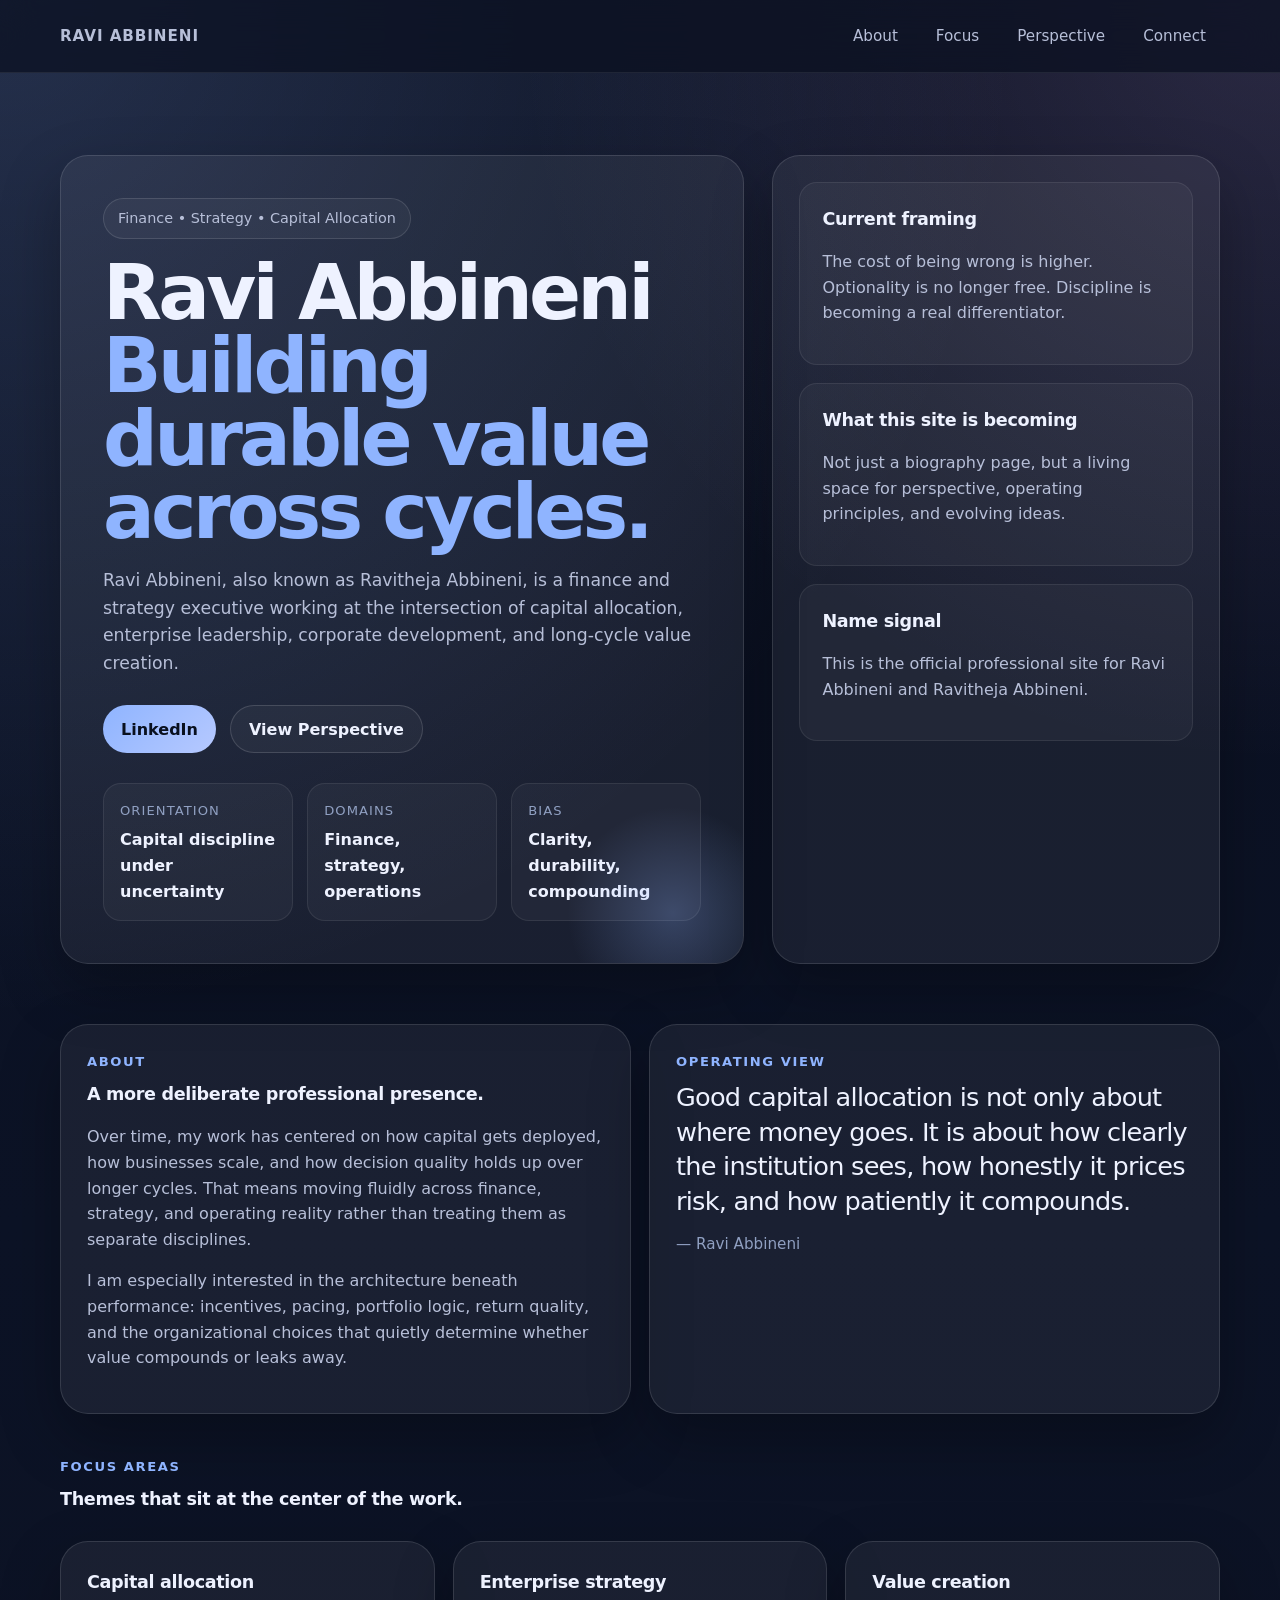
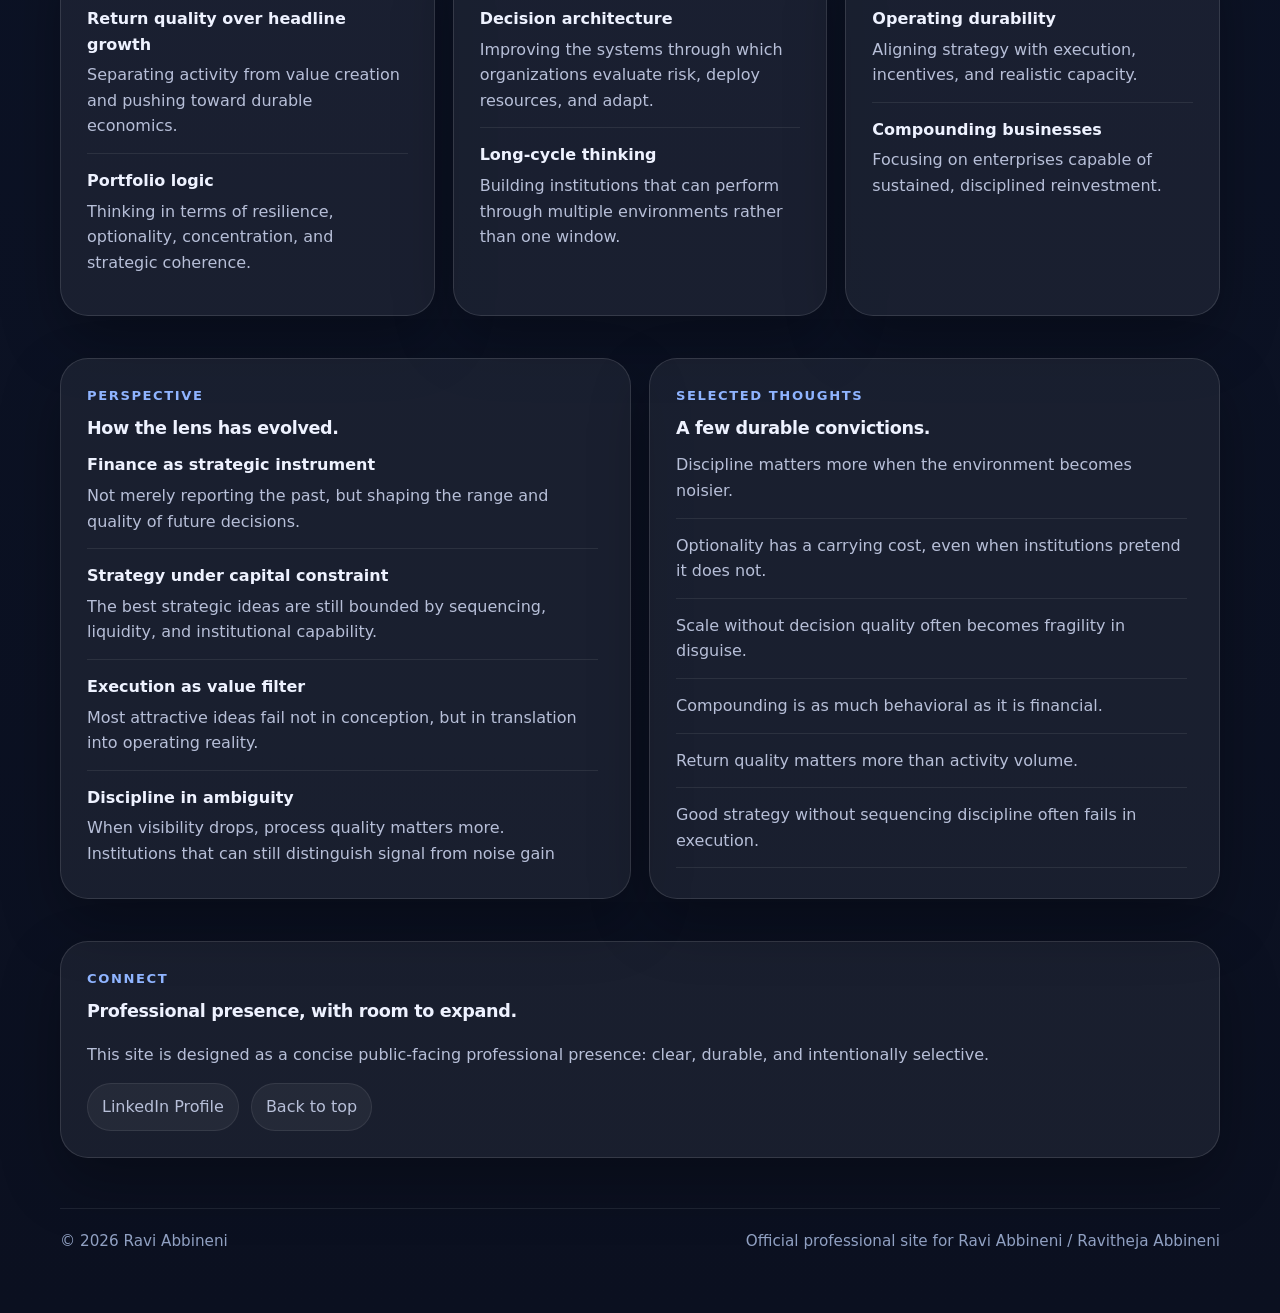
==== index.html @ a72659d3 "Update index.html" ====
<!DOCTYPE html>
<html lang="en">
<head>
  <meta name="google-site-verification" content="5SG7WPoFfY6YnbVgUBdAU_RA-zIXEjYLqYSCJBYs27s" />
  <meta charset="UTF-8" />
  <meta name="viewport" content="width=device-width, initial-scale=1.0" />

  <title>Ravi Abbineni | Finance, Strategy, and Capital Allocation</title>
  <meta name="description" content="Ravi Abbineni, also known as Ravitheja Abbineni, is a finance and strategy executive focused on capital allocation, corporate development, enterprise leadership, and durable value creation." />
  <meta name="keywords" content="Ravi Abbineni, Ravitheja Abbineni, finance executive, strategy executive, capital allocation, corporate development, enterprise leadership" />
  <meta name="robots" content="index, follow" />
  <link rel="canonical" href="https://raviabbineni.com" />

  <meta property="og:title" content="Ravi Abbineni | Finance, Strategy, and Capital Allocation" />
  <meta property="og:description" content="Finance and strategy executive focused on capital allocation, enterprise leadership, and long-cycle value creation." />
  <meta property="og:type" content="website" />
  <meta property="og:url" content="https://raviabbineni.com" />

  <style>
    :root {
      --bg: #0b1020;
      --bg-soft: #111833;
      --panel: rgba(255,255,255,0.06);
      --panel-strong: rgba(255,255,255,0.1);
      --border: rgba(255,255,255,0.12);
      --text: #eef2ff;
      --muted: #b7bfd8;
      --faint: #90a0c2;
      --accent: #8fb4ff;
      --accent-2: #d6b3ff;
      --shadow: 0 24px 60px rgba(0,0,0,0.28);
      --radius-lg: 28px;
      --radius-md: 18px;
      --radius-sm: 12px;
      --max: 1160px;
    }

    * { box-sizing: border-box; }

    html {
      scroll-behavior: smooth;
    }

    body {
      margin: 0;
      font-family: Inter, ui-sans-serif, system-ui, -apple-system, BlinkMacSystemFont, "Segoe UI", Roboto, Arial, sans-serif;
      color: var(--text);
      background:
        radial-gradient(circle at top left, rgba(143,180,255,0.20), transparent 32%),
        radial-gradient(circle at top right, rgba(214,179,255,0.16), transparent 24%),
        linear-gradient(180deg, #0a0f1f 0%, #0c1326 42%, #0b1020 100%);
      line-height: 1.6;
    }

    a {
      color: inherit;
      text-decoration: none;
    }

    .shell {
      width: min(calc(100% - 32px), var(--max));
      margin: 0 auto;
    }

    .topbar {
      position: sticky;
      top: 0;
      z-index: 50;
      backdrop-filter: blur(18px);
      background: rgba(11, 16, 32, 0.72);
      border-bottom: 1px solid rgba(255,255,255,0.08);
    }

    .nav {
      display: flex;
      align-items: center;
      justify-content: space-between;
      gap: 16px;
      min-height: 72px;
    }

    .brand {
      font-size: 0.95rem;
      font-weight: 700;
      letter-spacing: 0.06em;
      text-transform: uppercase;
      color: var(--muted);
    }

    .nav-links {
      display: flex;
      flex-wrap: wrap;
      gap: 10px;
    }

    .nav-links a {
      color: var(--muted);
      padding: 10px 14px;
      border-radius: 999px;
      transition: 180ms ease;
      font-size: 0.95rem;
    }

    .nav-links a:hover {
      color: var(--text);
      background: rgba(255,255,255,0.07);
    }

    .hero {
      padding: 82px 0 42px;
    }

    .hero-grid {
      display: grid;
      grid-template-columns: 1.3fr 0.85fr;
      gap: 28px;
      align-items: stretch;
    }

    .hero-main,
    .hero-side,
    .panel {
      background: var(--panel);
      border: 1px solid var(--border);
      border-radius: var(--radius-lg);
      box-shadow: var(--shadow);
    }

    .hero-main {
      padding: 42px;
      position: relative;
      overflow: hidden;
    }

    .hero-main::after {
      content: "";
      position: absolute;
      inset: auto -40px -60px auto;
      width: 220px;
      height: 220px;
      background: radial-gradient(circle, rgba(143,180,255,0.25), transparent 68%);
      pointer-events: none;
    }

    .eyebrow {
      display: inline-flex;
      align-items: center;
      gap: 10px;
      padding: 8px 14px;
      border: 1px solid rgba(255,255,255,0.12);
      border-radius: 999px;
      color: var(--muted);
      background: rgba(255,255,255,0.04);
      font-size: 0.9rem;
      margin-bottom: 18px;
    }

    h1 {
      font-size: clamp(2.4rem, 6vw, 5rem);
      line-height: 0.95;
      letter-spacing: -0.05em;
      margin: 0 0 18px;
    }

    .headline-accent {
      display: block;
      color: var(--accent);
    }

    .hero-copy {
      font-size: 1.08rem;
      color: var(--muted);
      max-width: 60ch;
      margin-bottom: 28px;
    }

    .cta-row {
      display: flex;
      flex-wrap: wrap;
      gap: 14px;
      margin-bottom: 30px;
    }

    .button,
    .button-secondary {
      display: inline-flex;
      align-items: center;
      justify-content: center;
      min-height: 48px;
      padding: 0 18px;
      border-radius: 999px;
      font-weight: 600;
      transition: transform 180ms ease, background 180ms ease, border-color 180ms ease;
    }

    .button {
      background: linear-gradient(135deg, var(--accent), #b6c9ff);
      color: #09101f;
    }

    .button-secondary {
      border: 1px solid rgba(255,255,255,0.14);
      color: var(--text);
      background: rgba(255,255,255,0.04);
    }

    .button:hover,
    .button-secondary:hover {
      transform: translateY(-1px);
    }

    .hero-meta {
      display: grid;
      grid-template-columns: repeat(3, minmax(0, 1fr));
      gap: 14px;
    }

    .stat {
      padding: 16px;
      border-radius: var(--radius-md);
      background: rgba(255,255,255,0.04);
      border: 1px solid rgba(255,255,255,0.08);
    }

    .stat-label {
      color: var(--faint);
      font-size: 0.82rem;
      text-transform: uppercase;
      letter-spacing: 0.08em;
      margin-bottom: 6px;
    }

    .stat-value {
      font-size: 1rem;
      font-weight: 600;
      color: var(--text);
    }

    .hero-side {
      padding: 26px;
      display: flex;
      flex-direction: column;
      gap: 18px;
    }

    .side-card {
      padding: 22px;
      border-radius: var(--radius-md);
      background: rgba(255,255,255,0.04);
      border: 1px solid rgba(255,255,255,0.08);
    }

    .side-card h3,
    .section-title {
      margin: 0 0 10px;
      font-size: 1.1rem;
      letter-spacing: -0.02em;
    }

    .side-card p,
    .section-copy,
    .body-copy,
    li {
      color: var(--muted);
    }

    section {
      padding: 18px 0 24px;
    }

    .section-header {
      display: flex;
      align-items: end;
      justify-content: space-between;
      gap: 18px;
      margin-bottom: 18px;
    }

    .section-kicker {
      color: var(--accent);
      text-transform: uppercase;
      font-size: 0.82rem;
      letter-spacing: 0.12em;
      margin-bottom: 8px;
      font-weight: 700;
    }

    .grid-3 {
      display: grid;
      grid-template-columns: repeat(3, minmax(0, 1fr));
      gap: 18px;
    }

    .grid-2 {
      display: grid;
      grid-template-columns: 1fr 1fr;
      gap: 18px;
    }

    .panel {
      padding: 26px;
    }

    .focus-list,
    .timeline,
    .insight-list {
      list-style: none;
      padding: 0;
      margin: 0;
    }

    .focus-list li,
    .timeline li,
    .insight-list li {
      padding: 14px 0;
      border-top: 1px solid rgba(255,255,255,0.08);
    }

    .focus-list li:first-child,
    .timeline li:first-child,
    .insight-list li:first-child {
      border-top: none;
      padding-top: 0;
    }

    .focus-title,
    .timeline-title {
      color: var(--text);
      font-weight: 600;
      margin-bottom: 5px;
    }

    .quote {
      font-size: clamp(1.3rem, 2vw, 1.7rem);
      line-height: 1.35;
      color: var(--text);
      letter-spacing: -0.03em;
      margin: 0;
    }

    .quote-attrib {
      margin-top: 14px;
      color: var(--faint);
      font-size: 0.95rem;
    }

    .scroll-panel {
      max-height: 420px;
      overflow: auto;
      padding-right: 6px;
      scroll-behavior: smooth;
    }

    .scroll-panel::-webkit-scrollbar {
      width: 10px;
    }

    .scroll-panel::-webkit-scrollbar-thumb {
      background: rgba(255,255,255,0.12);
      border-radius: 999px;
    }

    .footer {
      padding: 26px 0 60px;
      color: var(--faint);
      font-size: 0.95rem;
    }

    .footer-inner {
      display: flex;
      justify-content: space-between;
      gap: 12px;
      flex-wrap: wrap;
      border-top: 1px solid rgba(255,255,255,0.08);
      padding-top: 20px;
    }

    .link-row {
      display: flex;
      gap: 12px;
      flex-wrap: wrap;
    }

    .chip-link {
      display: inline-flex;
      align-items: center;
      gap: 8px;
      padding: 10px 14px;
      border-radius: 999px;
      background: rgba(255,255,255,0.05);
      border: 1px solid rgba(255,255,255,0.08);
      color: var(--muted);
      transition: 180ms ease;
    }

    .chip-link:hover {
      color: var(--text);
      background: rgba(255,255,255,0.08);
    }

    @media (max-width: 980px) {
      .hero-grid,
      .grid-3,
      .grid-2 {
        grid-template-columns: 1fr;
      }

      .hero-meta {
        grid-template-columns: 1fr;
      }
    }

    @media (max-width: 640px) {
      .hero {
        padding-top: 48px;
      }

      .hero-main,
      .hero-side,
      .panel {
        padding: 22px;
      }

      .nav {
        padding: 10px 0;
        align-items: flex-start;
        flex-direction: column;
      }

      .section-header {
        align-items: flex-start;
        flex-direction: column;
      }
    }
  </style>
</head>
<body>
  <header class="topbar">
    <div class="shell nav">
      <a href="#top" class="brand">Ravi Abbineni</a>
      <nav class="nav-links" aria-label="Primary">
        <a href="#about">About</a>
        <a href="#focus">Focus</a>
        <a href="#experience">Perspective</a>
        <a href="#connect">Connect</a>
      </nav>
    </div>
  </header>

  <main id="top">
    <section class="hero">
      <div class="shell hero-grid">
        <div class="hero-main">
          <div class="eyebrow">Finance • Strategy • Capital Allocation</div>
          <h1>
            Ravi Abbineni
            <span class="headline-accent">Building durable value across cycles.</span>
          </h1>
          <p class="hero-copy">
            Ravi Abbineni, also known as Ravitheja Abbineni, is a finance and strategy executive working at the intersection of capital allocation, enterprise leadership, corporate development, and long-cycle value creation.
          </p>
          <div class="cta-row">
            <a class="button" href="https://www.linkedin.com/in/ravi-abbineni-a930064/" target="_blank" rel="noopener noreferrer">LinkedIn</a>
            <a class="button-secondary" href="#experience">View Perspective</a>
          </div>
          <div class="hero-meta">
            <div class="stat">
              <div class="stat-label">Orientation</div>
              <div class="stat-value">Capital discipline under uncertainty</div>
            </div>
            <div class="stat">
              <div class="stat-label">Domains</div>
              <div class="stat-value">Finance, strategy, operations</div>
            </div>
            <div class="stat">
              <div class="stat-label">Bias</div>
              <div class="stat-value">Clarity, durability, compounding</div>
            </div>
          </div>
        </div>

        <aside class="hero-side">
          <div class="side-card">
            <h3>Current framing</h3>
            <p>
              The cost of being wrong is higher. Optionality is no longer free. Discipline is becoming a real differentiator.
            </p>
          </div>
          <div class="side-card">
            <h3>What this site is becoming</h3>
            <p>
              Not just a biography page, but a living space for perspective, operating principles, and evolving ideas.
            </p>
          </div>
          <div class="side-card">
            <h3>Name signal</h3>
            <p>
              This is the official professional site for Ravi Abbineni and Ravitheja Abbineni.
            </p>
          </div>
        </aside>
      </div>
    </section>

    <section id="about">
      <div class="shell grid-2">
        <article class="panel">
          <div class="section-kicker">About</div>
          <h2 class="section-title">A more deliberate professional presence.</h2>
          <p class="section-copy">
            Over time, my work has centered on how capital gets deployed, how businesses scale, and how decision quality holds up over longer cycles. That means moving fluidly across finance, strategy, and operating reality rather than treating them as separate disciplines.
          </p>
          <p class="section-copy">
            I am especially interested in the architecture beneath performance: incentives, pacing, portfolio logic, return quality, and the organizational choices that quietly determine whether value compounds or leaks away.
          </p>
        </article>

        <article class="panel">
          <div class="section-kicker">Operating view</div>
          <blockquote class="quote">
            Good capital allocation is not only about where money goes. It is about how clearly the institution sees, how honestly it prices risk, and how patiently it compounds.
          </blockquote>
          <div class="quote-attrib">— Ravi Abbineni</div>
        </article>
      </div>
    </section>

    <section id="focus">
      <div class="shell">
        <div class="section-header">
          <div>
            <div class="section-kicker">Focus areas</div>
            <h2 class="section-title">Themes that sit at the center of the work.</h2>
          </div>
        </div>

        <div class="grid-3">
          <article class="panel">
            <h3 class="section-title">Capital allocation</h3>
            <ul class="focus-list">
              <li>
                <div class="focus-title">Return quality over headline growth</div>
                <div>Separating activity from value creation and pushing toward durable economics.</div>
              </li>
              <li>
                <div class="focus-title">Portfolio logic</div>
                <div>Thinking in terms of resilience, optionality, concentration, and strategic coherence.</div>
              </li>
            </ul>
          </article>

          <article class="panel">
            <h3 class="section-title">Enterprise strategy</h3>
            <ul class="focus-list">
              <li>
                <div class="focus-title">Decision architecture</div>
                <div>Improving the systems through which organizations evaluate risk, deploy resources, and adapt.</div>
              </li>
              <li>
                <div class="focus-title">Long-cycle thinking</div>
                <div>Building institutions that can perform through multiple environments rather than one window.</div>
              </li>
            </ul>
          </article>

          <article class="panel">
            <h3 class="section-title">Value creation</h3>
            <ul class="focus-list">
              <li>
                <div class="focus-title">Operating durability</div>
                <div>Aligning strategy with execution, incentives, and realistic capacity.</div>
              </li>
              <li>
                <div class="focus-title">Compounding businesses</div>
                <div>Focusing on enterprises capable of sustained, disciplined reinvestment.</div>
              </li>
            </ul>
          </article>
        </div>
      </div>
    </section>

    <section id="experience">
      <div class="shell grid-2">
        <article class="panel">
          <div class="section-kicker">Perspective</div>
          <h2 class="section-title">How the lens has evolved.</h2>
          <div class="scroll-panel">
            <ul class="timeline">
              <li>
                <div class="timeline-title">Finance as strategic instrument</div>
                <div>Not merely reporting the past, but shaping the range and quality of future decisions.</div>
              </li>
              <li>
                <div class="timeline-title">Strategy under capital constraint</div>
                <div>The best strategic ideas are still bounded by sequencing, liquidity, and institutional capability.</div>
              </li>
              <li>
                <div class="timeline-title">Execution as value filter</div>
                <div>Most attractive ideas fail not in conception, but in translation into operating reality.</div>
              </li>
              <li>
                <div class="timeline-title">Discipline in ambiguity</div>
                <div>When visibility drops, process quality matters more. Institutions that can still distinguish signal from noise gain disproportionate advantage.</div>
              </li>
              <li>
                <div class="timeline-title">Optionality has a price</div>
                <div>Flexibility is valuable, but it is never free. Carrying too many open paths can become a hidden drag on focus, capital, and execution.</div>
              </li>
              <li>
                <div class="timeline-title">Compounding requires coherence</div>
                <div>Sustained value creation is less about bursts of activity and more about maintaining a coherent line through cycles, volatility, and changing incentives.</div>
              </li>
              <li>
                <div class="timeline-title">Scale can conceal fragility</div>
                <div>Large organizations often look resilient from the outside while quietly accumulating decision latency, complexity, and diluted accountability.</div>
              </li>
              <li>
                <div class="timeline-title">Operating reality is the final judge</div>
                <div>Ideas earn their credibility only when they survive contact with incentives, capacity, timing, and the actual behavior of the institution.</div>
              </li>
            </ul>
          </div>
        </article>

        <article class="panel">
          <div class="section-kicker">Selected thoughts</div>
          <h2 class="section-title">A few durable convictions.</h2>
          <div class="scroll-panel">
            <ul class="insight-list">
              <li>Discipline matters more when the environment becomes noisier.</li>
              <li>Optionality has a carrying cost, even when institutions pretend it does not.</li>
              <li>Scale without decision quality often becomes fragility in disguise.</li>
              <li>Compounding is as much behavioral as it is financial.</li>
              <li>Return quality matters more than activity volume.</li>
              <li>Good strategy without sequencing discipline often fails in execution.</li>
              <li>Incentive design is one of the most underestimated drivers of enterprise outcomes.</li>
              <li>Durable organizations are built as much through restraint as through ambition.</li>
            </ul>
          </div>
        </article>
      </div>
    </section>

    <section id="connect">
      <div class="shell">
        <article class="panel">
          <div class="section-kicker">Connect</div>
          <h2 class="section-title">Professional presence, with room to expand.</h2>
          <p class="section-copy">
            This site is designed as a concise public-facing professional presence: clear, durable, and intentionally selective.
          </p>
          <div class="link-row">
            <a class="chip-link" href="https://www.linkedin.com/in/ravi-abbineni-a930064/" target="_blank" rel="noopener noreferrer">LinkedIn Profile</a>
            <a class="chip-link" href="#top">Back to top</a>
          </div>
        </article>
      </div>
    </section>
  </main>

  <footer class="footer">
    <div class="shell footer-inner">
      <div>© <span id="year"></span> Ravi Abbineni</div>
      <div>Official professional site for Ravi Abbineni / Ravitheja Abbineni</div>
    </div>
  </footer>

  <script>
    document.getElementById("year").textContent = new Date().getFullYear();
  </script>
</body>
</html>
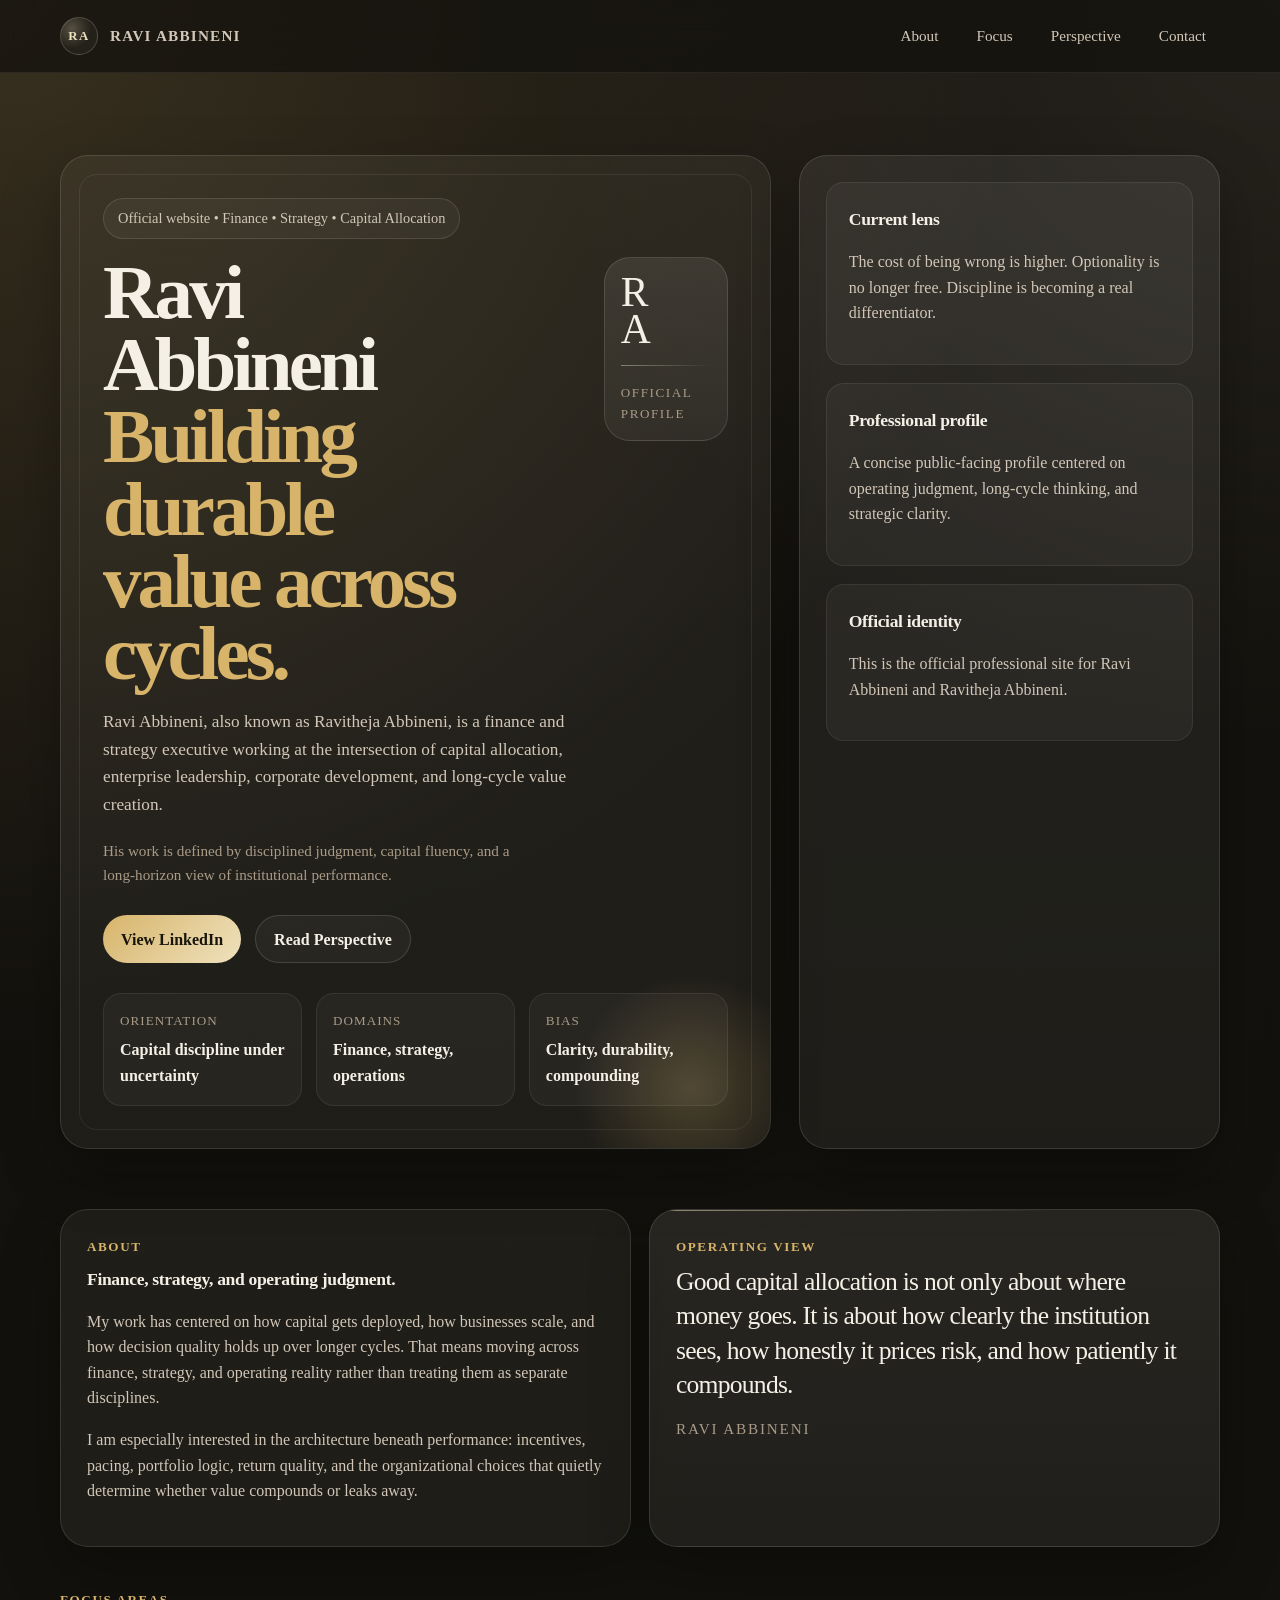
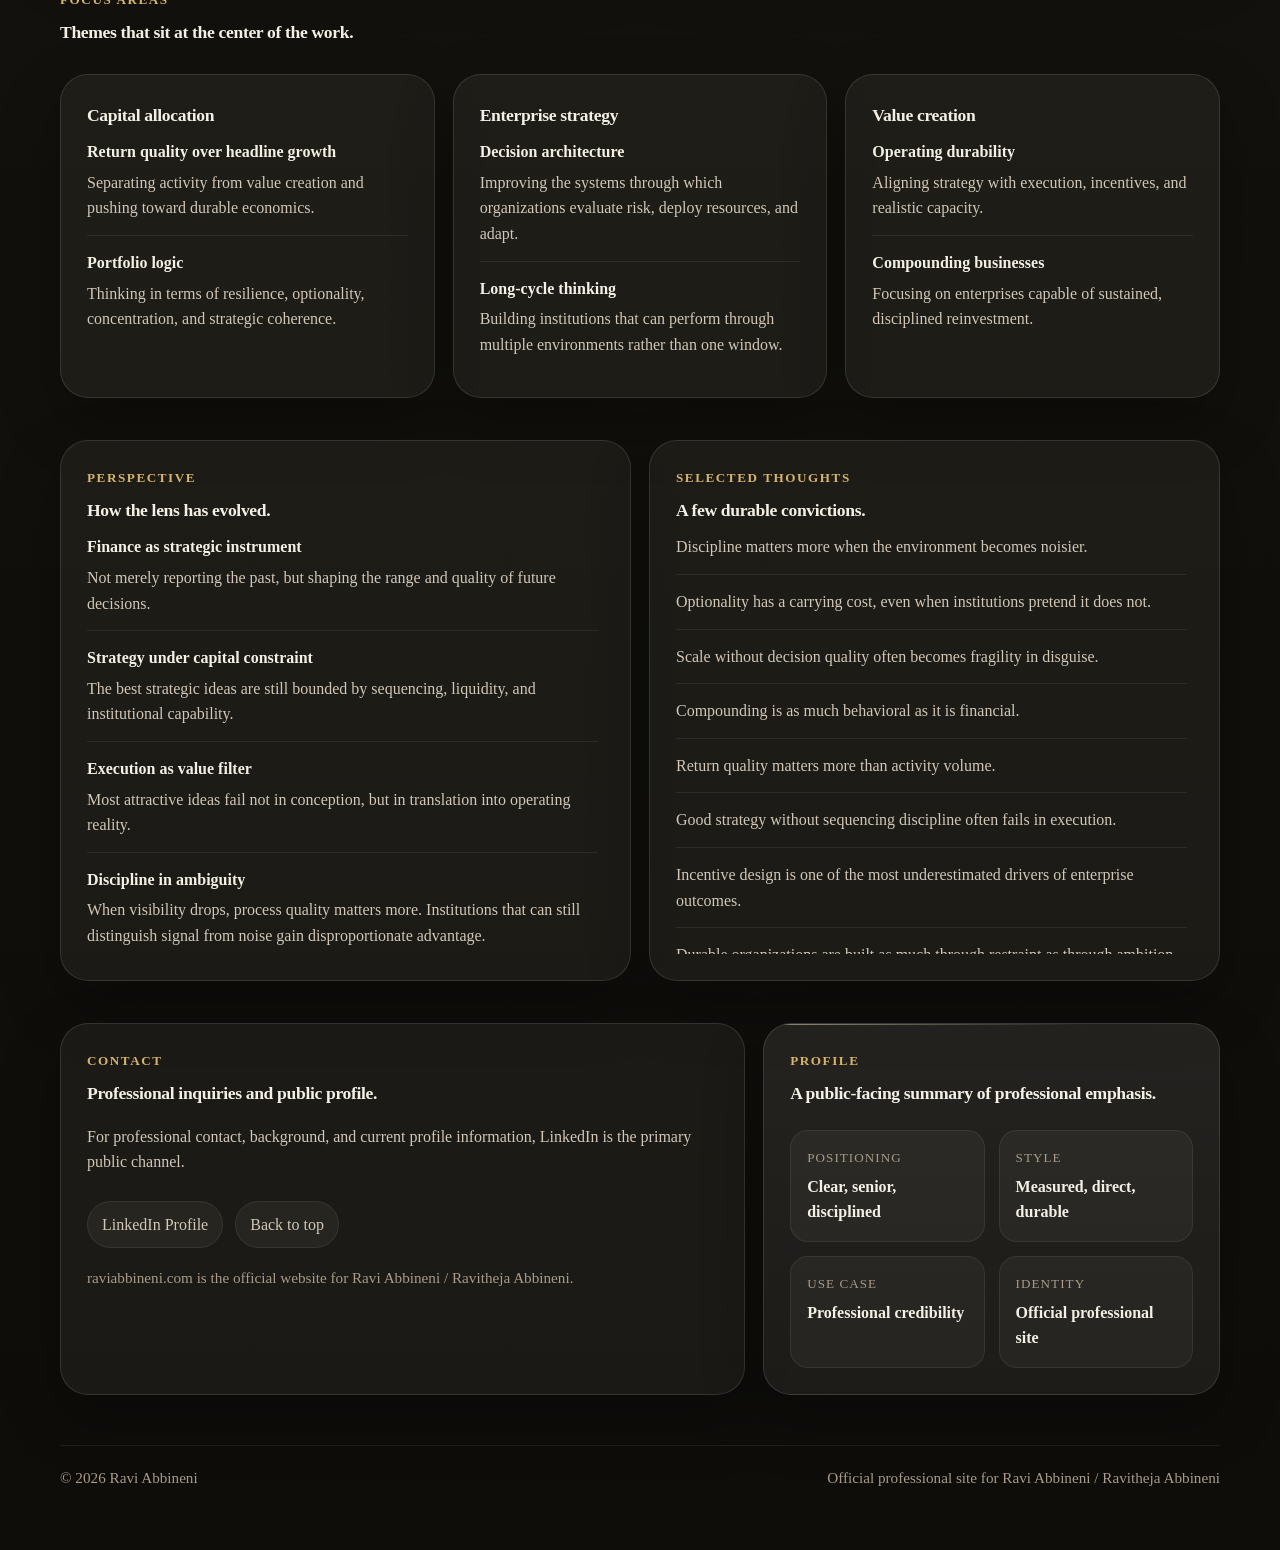
==== commit 4d53291a: "Refine homepage design and production copy" ====
--- a/index.html
+++ b/index.html
@@ -6,443 +6,48 @@
   <meta name="viewport" content="width=device-width, initial-scale=1.0" />
 
   <title>Ravi Abbineni | Finance, Strategy, and Capital Allocation</title>
-  <meta name="description" content="Ravi Abbineni, also known as Ravitheja Abbineni, is a finance and strategy executive focused on capital allocation, corporate development, enterprise leadership, and durable value creation." />
+  <meta name="description" content="Official website of Ravi Abbineni, also known as Ravitheja Abbineni. Finance and strategy executive focused on capital allocation, enterprise leadership, and durable value creation." />
   <meta name="keywords" content="Ravi Abbineni, Ravitheja Abbineni, finance executive, strategy executive, capital allocation, corporate development, enterprise leadership" />
   <meta name="robots" content="index, follow" />
+  <meta name="theme-color" content="#12110d" />
   <link rel="canonical" href="https://raviabbineni.com" />
 
   <meta property="og:title" content="Ravi Abbineni | Finance, Strategy, and Capital Allocation" />
-  <meta property="og:description" content="Finance and strategy executive focused on capital allocation, enterprise leadership, and long-cycle value creation." />
+  <meta property="og:description" content="Official website of Ravi Abbineni, a finance and strategy executive focused on capital allocation, enterprise leadership, and long-cycle value creation." />
   <meta property="og:type" content="website" />
   <meta property="og:url" content="https://raviabbineni.com" />
-
-  <style>
-    :root {
-      --bg: #0b1020;
-      --bg-soft: #111833;
-      --panel: rgba(255,255,255,0.06);
-      --panel-strong: rgba(255,255,255,0.1);
-      --border: rgba(255,255,255,0.12);
-      --text: #eef2ff;
-      --muted: #b7bfd8;
-      --faint: #90a0c2;
-      --accent: #8fb4ff;
-      --accent-2: #d6b3ff;
-      --shadow: 0 24px 60px rgba(0,0,0,0.28);
-      --radius-lg: 28px;
-      --radius-md: 18px;
-      --radius-sm: 12px;
-      --max: 1160px;
+  <meta property="og:site_name" content="Ravi Abbineni" />
+  <meta name="twitter:card" content="summary_large_image" />
+  <meta name="twitter:title" content="Ravi Abbineni | Finance, Strategy, and Capital Allocation" />
+  <meta name="twitter:description" content="Official website of Ravi Abbineni, a finance and strategy executive focused on capital allocation, enterprise leadership, and durable value creation." />
+
+  <link rel="stylesheet" href="/assets/styles.css" />
+  <script type="application/ld+json">
+    {
+      "@context": "https://schema.org",
+      "@type": "Person",
+      "name": "Ravi Abbineni",
+      "alternateName": "Ravitheja Abbineni",
+      "url": "https://raviabbineni.com",
+      "jobTitle": "Finance and strategy executive",
+      "sameAs": [
+        "https://www.linkedin.com/in/ravi-abbineni-a930064/"
+      ]
     }
-
-    * { box-sizing: border-box; }
-
-    html {
-      scroll-behavior: smooth;
-    }
-
-    body {
-      margin: 0;
-      font-family: Inter, ui-sans-serif, system-ui, -apple-system, BlinkMacSystemFont, "Segoe UI", Roboto, Arial, sans-serif;
-      color: var(--text);
-      background:
-        radial-gradient(circle at top left, rgba(143,180,255,0.20), transparent 32%),
-        radial-gradient(circle at top right, rgba(214,179,255,0.16), transparent 24%),
-        linear-gradient(180deg, #0a0f1f 0%, #0c1326 42%, #0b1020 100%);
-      line-height: 1.6;
-    }
-
-    a {
-      color: inherit;
-      text-decoration: none;
-    }
-
-    .shell {
-      width: min(calc(100% - 32px), var(--max));
-      margin: 0 auto;
-    }
-
-    .topbar {
-      position: sticky;
-      top: 0;
-      z-index: 50;
-      backdrop-filter: blur(18px);
-      background: rgba(11, 16, 32, 0.72);
-      border-bottom: 1px solid rgba(255,255,255,0.08);
-    }
-
-    .nav {
-      display: flex;
-      align-items: center;
-      justify-content: space-between;
-      gap: 16px;
-      min-height: 72px;
-    }
-
-    .brand {
-      font-size: 0.95rem;
-      font-weight: 700;
-      letter-spacing: 0.06em;
-      text-transform: uppercase;
-      color: var(--muted);
-    }
-
-    .nav-links {
-      display: flex;
-      flex-wrap: wrap;
-      gap: 10px;
-    }
-
-    .nav-links a {
-      color: var(--muted);
-      padding: 10px 14px;
-      border-radius: 999px;
-      transition: 180ms ease;
-      font-size: 0.95rem;
-    }
-
-    .nav-links a:hover {
-      color: var(--text);
-      background: rgba(255,255,255,0.07);
-    }
-
-    .hero {
-      padding: 82px 0 42px;
-    }
-
-    .hero-grid {
-      display: grid;
-      grid-template-columns: 1.3fr 0.85fr;
-      gap: 28px;
-      align-items: stretch;
-    }
-
-    .hero-main,
-    .hero-side,
-    .panel {
-      background: var(--panel);
-      border: 1px solid var(--border);
-      border-radius: var(--radius-lg);
-      box-shadow: var(--shadow);
-    }
-
-    .hero-main {
-      padding: 42px;
-      position: relative;
-      overflow: hidden;
-    }
-
-    .hero-main::after {
-      content: "";
-      position: absolute;
-      inset: auto -40px -60px auto;
-      width: 220px;
-      height: 220px;
-      background: radial-gradient(circle, rgba(143,180,255,0.25), transparent 68%);
-      pointer-events: none;
-    }
-
-    .eyebrow {
-      display: inline-flex;
-      align-items: center;
-      gap: 10px;
-      padding: 8px 14px;
-      border: 1px solid rgba(255,255,255,0.12);
-      border-radius: 999px;
-      color: var(--muted);
-      background: rgba(255,255,255,0.04);
-      font-size: 0.9rem;
-      margin-bottom: 18px;
-    }
-
-    h1 {
-      font-size: clamp(2.4rem, 6vw, 5rem);
-      line-height: 0.95;
-      letter-spacing: -0.05em;
-      margin: 0 0 18px;
-    }
-
-    .headline-accent {
-      display: block;
-      color: var(--accent);
-    }
-
-    .hero-copy {
-      font-size: 1.08rem;
-      color: var(--muted);
-      max-width: 60ch;
-      margin-bottom: 28px;
-    }
-
-    .cta-row {
-      display: flex;
-      flex-wrap: wrap;
-      gap: 14px;
-      margin-bottom: 30px;
-    }
-
-    .button,
-    .button-secondary {
-      display: inline-flex;
-      align-items: center;
-      justify-content: center;
-      min-height: 48px;
-      padding: 0 18px;
-      border-radius: 999px;
-      font-weight: 600;
-      transition: transform 180ms ease, background 180ms ease, border-color 180ms ease;
-    }
-
-    .button {
-      background: linear-gradient(135deg, var(--accent), #b6c9ff);
-      color: #09101f;
-    }
-
-    .button-secondary {
-      border: 1px solid rgba(255,255,255,0.14);
-      color: var(--text);
-      background: rgba(255,255,255,0.04);
-    }
-
-    .button:hover,
-    .button-secondary:hover {
-      transform: translateY(-1px);
-    }
-
-    .hero-meta {
-      display: grid;
-      grid-template-columns: repeat(3, minmax(0, 1fr));
-      gap: 14px;
-    }
-
-    .stat {
-      padding: 16px;
-      border-radius: var(--radius-md);
-      background: rgba(255,255,255,0.04);
-      border: 1px solid rgba(255,255,255,0.08);
-    }
-
-    .stat-label {
-      color: var(--faint);
-      font-size: 0.82rem;
-      text-transform: uppercase;
-      letter-spacing: 0.08em;
-      margin-bottom: 6px;
-    }
-
-    .stat-value {
-      font-size: 1rem;
-      font-weight: 600;
-      color: var(--text);
-    }
-
-    .hero-side {
-      padding: 26px;
-      display: flex;
-      flex-direction: column;
-      gap: 18px;
-    }
-
-    .side-card {
-      padding: 22px;
-      border-radius: var(--radius-md);
-      background: rgba(255,255,255,0.04);
-      border: 1px solid rgba(255,255,255,0.08);
-    }
-
-    .side-card h3,
-    .section-title {
-      margin: 0 0 10px;
-      font-size: 1.1rem;
-      letter-spacing: -0.02em;
-    }
-
-    .side-card p,
-    .section-copy,
-    .body-copy,
-    li {
-      color: var(--muted);
-    }
-
-    section {
-      padding: 18px 0 24px;
-    }
-
-    .section-header {
-      display: flex;
-      align-items: end;
-      justify-content: space-between;
-      gap: 18px;
-      margin-bottom: 18px;
-    }
-
-    .section-kicker {
-      color: var(--accent);
-      text-transform: uppercase;
-      font-size: 0.82rem;
-      letter-spacing: 0.12em;
-      margin-bottom: 8px;
-      font-weight: 700;
-    }
-
-    .grid-3 {
-      display: grid;
-      grid-template-columns: repeat(3, minmax(0, 1fr));
-      gap: 18px;
-    }
-
-    .grid-2 {
-      display: grid;
-      grid-template-columns: 1fr 1fr;
-      gap: 18px;
-    }
-
-    .panel {
-      padding: 26px;
-    }
-
-    .focus-list,
-    .timeline,
-    .insight-list {
-      list-style: none;
-      padding: 0;
-      margin: 0;
-    }
-
-    .focus-list li,
-    .timeline li,
-    .insight-list li {
-      padding: 14px 0;
-      border-top: 1px solid rgba(255,255,255,0.08);
-    }
-
-    .focus-list li:first-child,
-    .timeline li:first-child,
-    .insight-list li:first-child {
-      border-top: none;
-      padding-top: 0;
-    }
-
-    .focus-title,
-    .timeline-title {
-      color: var(--text);
-      font-weight: 600;
-      margin-bottom: 5px;
-    }
-
-    .quote {
-      font-size: clamp(1.3rem, 2vw, 1.7rem);
-      line-height: 1.35;
-      color: var(--text);
-      letter-spacing: -0.03em;
-      margin: 0;
-    }
-
-    .quote-attrib {
-      margin-top: 14px;
-      color: var(--faint);
-      font-size: 0.95rem;
-    }
-
-    .scroll-panel {
-      max-height: 420px;
-      overflow: auto;
-      padding-right: 6px;
-      scroll-behavior: smooth;
-    }
-
-    .scroll-panel::-webkit-scrollbar {
-      width: 10px;
-    }
-
-    .scroll-panel::-webkit-scrollbar-thumb {
-      background: rgba(255,255,255,0.12);
-      border-radius: 999px;
-    }
-
-    .footer {
-      padding: 26px 0 60px;
-      color: var(--faint);
-      font-size: 0.95rem;
-    }
-
-    .footer-inner {
-      display: flex;
-      justify-content: space-between;
-      gap: 12px;
-      flex-wrap: wrap;
-      border-top: 1px solid rgba(255,255,255,0.08);
-      padding-top: 20px;
-    }
-
-    .link-row {
-      display: flex;
-      gap: 12px;
-      flex-wrap: wrap;
-    }
-
-    .chip-link {
-      display: inline-flex;
-      align-items: center;
-      gap: 8px;
-      padding: 10px 14px;
-      border-radius: 999px;
-      background: rgba(255,255,255,0.05);
-      border: 1px solid rgba(255,255,255,0.08);
-      color: var(--muted);
-      transition: 180ms ease;
-    }
-
-    .chip-link:hover {
-      color: var(--text);
-      background: rgba(255,255,255,0.08);
-    }
-
-    @media (max-width: 980px) {
-      .hero-grid,
-      .grid-3,
-      .grid-2 {
-        grid-template-columns: 1fr;
-      }
-
-      .hero-meta {
-        grid-template-columns: 1fr;
-      }
-    }
-
-    @media (max-width: 640px) {
-      .hero {
-        padding-top: 48px;
-      }
-
-      .hero-main,
-      .hero-side,
-      .panel {
-        padding: 22px;
-      }
-
-      .nav {
-        padding: 10px 0;
-        align-items: flex-start;
-        flex-direction: column;
-      }
-
-      .section-header {
-        align-items: flex-start;
-        flex-direction: column;
-      }
-    }
-  </style>
+  </script>
 </head>
 <body>
   <header class="topbar">
     <div class="shell nav">
-      <a href="#top" class="brand">Ravi Abbineni</a>
+      <a href="#top" class="brand brand-mark">
+        <span class="brand-seal" aria-hidden="true">RA</span>
+        <span>Ravi Abbineni</span>
+      </a>
       <nav class="nav-links" aria-label="Primary">
         <a href="#about">About</a>
         <a href="#focus">Focus</a>
         <a href="#experience">Perspective</a>
-        <a href="#connect">Connect</a>
+        <a href="#connect">Contact</a>
       </nav>
     </div>
   </header>
@@ -450,50 +55,64 @@
   <main id="top">
     <section class="hero">
       <div class="shell hero-grid">
-        <div class="hero-main">
-          <div class="eyebrow">Finance • Strategy • Capital Allocation</div>
-          <h1>
-            Ravi Abbineni
-            <span class="headline-accent">Building durable value across cycles.</span>
-          </h1>
-          <p class="hero-copy">
-            Ravi Abbineni, also known as Ravitheja Abbineni, is a finance and strategy executive working at the intersection of capital allocation, enterprise leadership, corporate development, and long-cycle value creation.
-          </p>
-          <div class="cta-row">
-            <a class="button" href="https://www.linkedin.com/in/ravi-abbineni-a930064/" target="_blank" rel="noopener noreferrer">LinkedIn</a>
-            <a class="button-secondary" href="#experience">View Perspective</a>
-          </div>
-          <div class="hero-meta">
-            <div class="stat">
-              <div class="stat-label">Orientation</div>
-              <div class="stat-value">Capital discipline under uncertainty</div>
-            </div>
-            <div class="stat">
-              <div class="stat-label">Domains</div>
-              <div class="stat-value">Finance, strategy, operations</div>
-            </div>
-            <div class="stat">
-              <div class="stat-label">Bias</div>
-              <div class="stat-value">Clarity, durability, compounding</div>
+        <div class="hero-main reveal">
+          <div class="hero-copy-wrap">
+            <div class="eyebrow">Official website • Finance • Strategy • Capital Allocation</div>
+            <div class="hero-title-row">
+              <div>
+                <h1>
+                  Ravi Abbineni
+                  <span class="headline-accent">Building durable value across cycles.</span>
+                </h1>
+                <p class="hero-copy">
+                  Ravi Abbineni, also known as Ravitheja Abbineni, is a finance and strategy executive working at the intersection of capital allocation, enterprise leadership, corporate development, and long-cycle value creation.
+                </p>
+                <p class="hero-note">
+                  His work is defined by disciplined judgment, capital fluency, and a long-horizon view of institutional performance.
+                </p>
+              </div>
+              <div class="hero-monogram" aria-hidden="true">
+                <div class="hero-monogram-letters">R<br>A</div>
+                <div class="hero-monogram-rule"></div>
+                <div class="hero-monogram-text">Official profile</div>
+              </div>
+            </div>
+            <div class="cta-row">
+              <a class="button" href="https://www.linkedin.com/in/ravi-abbineni-a930064/" target="_blank" rel="noopener noreferrer">View LinkedIn</a>
+              <a class="button-secondary" href="#experience">Read Perspective</a>
+            </div>
+            <div class="hero-meta" aria-label="Professional summary">
+              <div class="stat">
+                <div class="stat-label">Orientation</div>
+                <div class="stat-value">Capital discipline under uncertainty</div>
+              </div>
+              <div class="stat">
+                <div class="stat-label">Domains</div>
+                <div class="stat-value">Finance, strategy, operations</div>
+              </div>
+              <div class="stat">
+                <div class="stat-label">Bias</div>
+                <div class="stat-value">Clarity, durability, compounding</div>
+              </div>
             </div>
           </div>
         </div>
 
-        <aside class="hero-side">
+        <aside class="hero-side reveal" aria-label="Current framing">
           <div class="side-card">
-            <h3>Current framing</h3>
+            <h3>Current lens</h3>
             <p>
               The cost of being wrong is higher. Optionality is no longer free. Discipline is becoming a real differentiator.
             </p>
           </div>
           <div class="side-card">
-            <h3>What this site is becoming</h3>
+            <h3>Professional profile</h3>
             <p>
-              Not just a biography page, but a living space for perspective, operating principles, and evolving ideas.
+              A concise public-facing profile centered on operating judgment, long-cycle thinking, and strategic clarity.
             </p>
           </div>
           <div class="side-card">
-            <h3>Name signal</h3>
+            <h3>Official identity</h3>
             <p>
               This is the official professional site for Ravi Abbineni and Ravitheja Abbineni.
             </p>
@@ -504,30 +123,30 @@
 
     <section id="about">
       <div class="shell grid-2">
-        <article class="panel">
+        <article class="panel reveal">
           <div class="section-kicker">About</div>
-          <h2 class="section-title">A more deliberate professional presence.</h2>
+          <h2 class="section-title">Finance, strategy, and operating judgment.</h2>
           <p class="section-copy">
-            Over time, my work has centered on how capital gets deployed, how businesses scale, and how decision quality holds up over longer cycles. That means moving fluidly across finance, strategy, and operating reality rather than treating them as separate disciplines.
+            My work has centered on how capital gets deployed, how businesses scale, and how decision quality holds up over longer cycles. That means moving across finance, strategy, and operating reality rather than treating them as separate disciplines.
           </p>
           <p class="section-copy">
             I am especially interested in the architecture beneath performance: incentives, pacing, portfolio logic, return quality, and the organizational choices that quietly determine whether value compounds or leaks away.
           </p>
         </article>
 
-        <article class="panel">
+        <article class="panel panel-highlight reveal">
           <div class="section-kicker">Operating view</div>
           <blockquote class="quote">
             Good capital allocation is not only about where money goes. It is about how clearly the institution sees, how honestly it prices risk, and how patiently it compounds.
           </blockquote>
-          <div class="quote-attrib">— Ravi Abbineni</div>
+          <div class="quote-attrib">Ravi Abbineni</div>
         </article>
       </div>
     </section>
 
     <section id="focus">
       <div class="shell">
-        <div class="section-header">
+        <div class="section-header reveal">
           <div>
             <div class="section-kicker">Focus areas</div>
             <h2 class="section-title">Themes that sit at the center of the work.</h2>
@@ -535,7 +154,7 @@
         </div>
 
         <div class="grid-3">
-          <article class="panel">
+          <article class="panel reveal">
             <h3 class="section-title">Capital allocation</h3>
             <ul class="focus-list">
               <li>
@@ -549,7 +168,7 @@
             </ul>
           </article>
 
-          <article class="panel">
+          <article class="panel reveal">
             <h3 class="section-title">Enterprise strategy</h3>
             <ul class="focus-list">
               <li>
@@ -563,7 +182,7 @@
             </ul>
           </article>
 
-          <article class="panel">
+          <article class="panel reveal">
             <h3 class="section-title">Value creation</h3>
             <ul class="focus-list">
               <li>
@@ -582,7 +201,7 @@
 
     <section id="experience">
       <div class="shell grid-2">
-        <article class="panel">
+        <article class="panel reveal">
           <div class="section-kicker">Perspective</div>
           <h2 class="section-title">How the lens has evolved.</h2>
           <div class="scroll-panel">
@@ -623,7 +242,7 @@
           </div>
         </article>
 
-        <article class="panel">
+        <article class="panel reveal">
           <div class="section-kicker">Selected thoughts</div>
           <h2 class="section-title">A few durable convictions.</h2>
           <div class="scroll-panel">
@@ -643,16 +262,42 @@
     </section>
 
     <section id="connect">
-      <div class="shell">
-        <article class="panel">
-          <div class="section-kicker">Connect</div>
-          <h2 class="section-title">Professional presence, with room to expand.</h2>
-          <p class="section-copy">
-            This site is designed as a concise public-facing professional presence: clear, durable, and intentionally selective.
+      <div class="shell contact-grid">
+        <article class="panel reveal">
+          <div class="section-kicker">Contact</div>
+          <h2 class="section-title">Professional inquiries and public profile.</h2>
+          <p class="section-copy contact-copy">
+            For professional contact, background, and current profile information, LinkedIn is the primary public channel.
           </p>
           <div class="link-row">
             <a class="chip-link" href="https://www.linkedin.com/in/ravi-abbineni-a930064/" target="_blank" rel="noopener noreferrer">LinkedIn Profile</a>
             <a class="chip-link" href="#top">Back to top</a>
+          </div>
+          <p class="contact-note">
+            raviabbineni.com is the official website for Ravi Abbineni / Ravitheja Abbineni.
+          </p>
+        </article>
+
+        <article class="panel panel-highlight reveal" aria-label="Professional signals">
+          <div class="section-kicker">Profile</div>
+          <h2 class="section-title">A public-facing summary of professional emphasis.</h2>
+          <div class="signal-list">
+            <div class="signal-item">
+              <div class="signal-label">Positioning</div>
+              <div class="signal-value">Clear, senior, disciplined</div>
+            </div>
+            <div class="signal-item">
+              <div class="signal-label">Style</div>
+              <div class="signal-value">Measured, direct, durable</div>
+            </div>
+            <div class="signal-item">
+              <div class="signal-label">Use case</div>
+              <div class="signal-value">Professional credibility</div>
+            </div>
+            <div class="signal-item">
+              <div class="signal-label">Identity</div>
+              <div class="signal-value">Official professional site</div>
+            </div>
           </div>
         </article>
       </div>
@@ -666,9 +311,6 @@
     </div>
   </footer>
 
-  <script>
-    document.getElementById("year").textContent = new Date().getFullYear();
-  </script>
+  <script src="/assets/site.js"></script>
 </body>
 </html>
-
--- a/assets/styles.css
+++ b/assets/styles.css
@@ -0,0 +1,633 @@
+:root {
+  --bg: #12110d;
+  --bg-soft: #1b1a15;
+  --bg-deep: #0d0c09;
+  --panel: rgba(248, 243, 234, 0.05);
+  --panel-strong: rgba(248, 243, 234, 0.1);
+  --border: rgba(248, 243, 234, 0.12);
+  --text: #f5f0e6;
+  --muted: #d2c7b8;
+  --faint: #a99b88;
+  --accent: #d7b46a;
+  --accent-soft: #efe2be;
+  --shadow: 0 24px 60px rgba(0, 0, 0, 0.28);
+  --radius-lg: 28px;
+  --radius-md: 18px;
+  --radius-sm: 12px;
+  --max: 1160px;
+}
+
+* {
+  box-sizing: border-box;
+}
+
+html {
+  scroll-behavior: smooth;
+}
+
+body {
+  margin: 0;
+  font-family: "Iowan Old Style", "Palatino Linotype", "Book Antiqua", Palatino, Georgia, serif;
+  color: var(--text);
+  background:
+    radial-gradient(circle at top left, rgba(215, 180, 106, 0.18), transparent 30%),
+    radial-gradient(circle at top right, rgba(255, 237, 196, 0.08), transparent 22%),
+    linear-gradient(180deg, #15130f 0%, #12110d 50%, #0e0d0a 100%);
+  line-height: 1.6;
+  min-height: 100vh;
+}
+
+body::before {
+  content: "";
+  position: fixed;
+  inset: 0;
+  pointer-events: none;
+  opacity: 0.32;
+  background-image:
+    linear-gradient(rgba(255, 255, 255, 0.025) 1px, transparent 1px),
+    linear-gradient(90deg, rgba(255, 255, 255, 0.025) 1px, transparent 1px);
+  background-size: 72px 72px;
+  mask-image: linear-gradient(180deg, rgba(0, 0, 0, 0.78), transparent 85%);
+}
+
+a {
+  color: inherit;
+  text-decoration: none;
+}
+
+img {
+  display: block;
+  max-width: 100%;
+}
+
+.shell {
+  width: min(calc(100% - 32px), var(--max));
+  margin: 0 auto;
+}
+
+.topbar {
+  position: sticky;
+  top: 0;
+  z-index: 50;
+  backdrop-filter: blur(18px);
+  background: rgba(18, 17, 13, 0.72);
+  border-bottom: 1px solid rgba(248, 243, 234, 0.08);
+}
+
+.nav {
+  display: flex;
+  align-items: center;
+  justify-content: space-between;
+  gap: 16px;
+  min-height: 72px;
+}
+
+.brand {
+  font-size: 0.95rem;
+  font-weight: 700;
+  letter-spacing: 0.08em;
+  text-transform: uppercase;
+  color: var(--muted);
+}
+
+.brand-mark {
+  display: inline-flex;
+  align-items: center;
+  gap: 12px;
+}
+
+.brand-seal {
+  width: 38px;
+  height: 38px;
+  display: inline-grid;
+  place-items: center;
+  border-radius: 50%;
+  border: 1px solid rgba(248, 243, 234, 0.18);
+  background:
+    radial-gradient(circle at 30% 30%, rgba(239, 226, 190, 0.24), transparent 55%),
+    rgba(248, 243, 234, 0.04);
+  color: var(--accent-soft);
+  font-size: 0.8rem;
+  letter-spacing: 0.12em;
+}
+
+.nav-links {
+  display: flex;
+  flex-wrap: wrap;
+  gap: 10px;
+}
+
+.nav-links a {
+  color: var(--muted);
+  padding: 10px 14px;
+  border-radius: 999px;
+  transition: 180ms ease;
+  font-size: 0.95rem;
+}
+
+.nav-links a:hover,
+.nav-links a:focus-visible {
+  color: var(--text);
+  background: rgba(248, 243, 234, 0.08);
+}
+
+.hero {
+  padding: 82px 0 42px;
+}
+
+.hero-grid {
+  display: grid;
+  grid-template-columns: 1.35fr 0.8fr;
+  gap: 28px;
+  align-items: stretch;
+}
+
+.hero-main,
+.hero-side,
+.panel {
+  background: var(--panel);
+  border: 1px solid var(--border);
+  border-radius: var(--radius-lg);
+  box-shadow: var(--shadow);
+}
+
+.hero-main {
+  padding: 42px;
+  position: relative;
+  overflow: hidden;
+}
+
+.hero-main::before {
+  content: "";
+  position: absolute;
+  inset: 18px;
+  border: 1px solid rgba(248, 243, 234, 0.08);
+  border-radius: calc(var(--radius-lg) - 10px);
+  pointer-events: none;
+}
+
+.hero-main::after {
+  content: "";
+  position: absolute;
+  inset: auto -40px -60px auto;
+  width: 240px;
+  height: 240px;
+  background: radial-gradient(circle, rgba(215, 180, 106, 0.24), transparent 68%);
+  pointer-events: none;
+}
+
+.hero-copy-wrap {
+  position: relative;
+  z-index: 1;
+}
+
+.eyebrow {
+  display: inline-flex;
+  align-items: center;
+  gap: 10px;
+  padding: 8px 14px;
+  border: 1px solid rgba(248, 243, 234, 0.12);
+  border-radius: 999px;
+  color: var(--muted);
+  background: rgba(248, 243, 234, 0.04);
+  font-size: 0.9rem;
+  margin-bottom: 18px;
+}
+
+h1,
+h2,
+h3 {
+  font-weight: 600;
+}
+
+.hero-title-row {
+  display: grid;
+  grid-template-columns: 1fr auto;
+  gap: 24px;
+  align-items: start;
+}
+
+h1 {
+  font-size: clamp(2.8rem, 6vw, 5.4rem);
+  line-height: 0.94;
+  letter-spacing: -0.05em;
+  margin: 0 0 18px;
+  max-width: 10ch;
+}
+
+.headline-accent {
+  display: block;
+  color: var(--accent);
+}
+
+.hero-monogram {
+  width: 124px;
+  min-height: 148px;
+  padding: 16px;
+  border-radius: 26px;
+  border: 1px solid rgba(248, 243, 234, 0.12);
+  background:
+    linear-gradient(180deg, rgba(248, 243, 234, 0.06), rgba(248, 243, 234, 0.02)),
+    rgba(248, 243, 234, 0.03);
+  display: flex;
+  flex-direction: column;
+  justify-content: space-between;
+  gap: 16px;
+}
+
+.hero-monogram-letters {
+  font-size: 2.6rem;
+  line-height: 0.9;
+  letter-spacing: -0.08em;
+}
+
+.hero-monogram-rule {
+  width: 100%;
+  height: 1px;
+  background: linear-gradient(90deg, rgba(248, 243, 234, 0.4), transparent);
+}
+
+.hero-monogram-text {
+  color: var(--faint);
+  font-size: 0.82rem;
+  letter-spacing: 0.12em;
+  text-transform: uppercase;
+}
+
+.hero-copy {
+  font-size: 1.08rem;
+  color: var(--muted);
+  max-width: 60ch;
+  margin-bottom: 28px;
+}
+
+.hero-note {
+  max-width: 56ch;
+  margin-top: -8px;
+  margin-bottom: 28px;
+  color: var(--faint);
+  font-size: 0.95rem;
+}
+
+.cta-row {
+  display: flex;
+  flex-wrap: wrap;
+  gap: 14px;
+  margin-bottom: 30px;
+}
+
+.button,
+.button-secondary {
+  display: inline-flex;
+  align-items: center;
+  justify-content: center;
+  min-height: 48px;
+  padding: 0 18px;
+  border-radius: 999px;
+  font-weight: 600;
+  transition: transform 180ms ease, background 180ms ease, border-color 180ms ease;
+}
+
+.button {
+  background: linear-gradient(135deg, var(--accent), var(--accent-soft));
+  color: #19150c;
+}
+
+.button-secondary {
+  border: 1px solid rgba(248, 243, 234, 0.14);
+  color: var(--text);
+  background: rgba(248, 243, 234, 0.04);
+}
+
+.button:hover,
+.button:hover:focus-visible,
+.button-secondary:hover,
+.button-secondary:focus-visible,
+.chip-link:hover,
+.chip-link:focus-visible {
+  transform: translateY(-1px);
+}
+
+.hero-meta {
+  display: grid;
+  grid-template-columns: repeat(3, minmax(0, 1fr));
+  gap: 14px;
+}
+
+.stat {
+  padding: 16px;
+  border-radius: var(--radius-md);
+  background: rgba(248, 243, 234, 0.04);
+  border: 1px solid rgba(248, 243, 234, 0.08);
+}
+
+.stat-label {
+  color: var(--faint);
+  font-size: 0.82rem;
+  text-transform: uppercase;
+  letter-spacing: 0.08em;
+  margin-bottom: 6px;
+}
+
+.stat-value {
+  font-size: 1rem;
+  font-weight: 600;
+  color: var(--text);
+}
+
+.hero-side {
+  padding: 26px;
+  display: flex;
+  flex-direction: column;
+  gap: 18px;
+  background:
+    linear-gradient(180deg, rgba(248, 243, 234, 0.04), rgba(248, 243, 234, 0.02)),
+    rgba(248, 243, 234, 0.03);
+}
+
+.side-card {
+  padding: 22px;
+  border-radius: var(--radius-md);
+  background: rgba(248, 243, 234, 0.04);
+  border: 1px solid rgba(248, 243, 234, 0.08);
+}
+
+.side-card h3,
+.section-title {
+  margin: 0 0 10px;
+  font-size: 1.1rem;
+  letter-spacing: -0.02em;
+}
+
+.side-card p,
+.section-copy,
+.body-copy,
+li {
+  color: var(--muted);
+}
+
+section {
+  padding: 18px 0 24px;
+  scroll-margin-top: 96px;
+}
+
+.section-header {
+  display: flex;
+  align-items: end;
+  justify-content: space-between;
+  gap: 18px;
+  margin-bottom: 18px;
+}
+
+.section-kicker {
+  color: var(--accent);
+  text-transform: uppercase;
+  font-size: 0.82rem;
+  letter-spacing: 0.12em;
+  margin-bottom: 8px;
+  font-weight: 700;
+}
+
+.grid-3 {
+  display: grid;
+  grid-template-columns: repeat(3, minmax(0, 1fr));
+  gap: 18px;
+}
+
+.grid-2 {
+  display: grid;
+  grid-template-columns: 1fr 1fr;
+  gap: 18px;
+}
+
+.panel {
+  padding: 26px;
+  position: relative;
+  overflow: hidden;
+}
+
+.panel-highlight {
+  background:
+    linear-gradient(180deg, rgba(248, 243, 234, 0.06), rgba(248, 243, 234, 0.03)),
+    rgba(248, 243, 234, 0.03);
+}
+
+.panel-highlight::after {
+  content: "";
+  position: absolute;
+  inset: 0 auto auto 0;
+  width: 100%;
+  height: 1px;
+  background: linear-gradient(90deg, rgba(239, 226, 190, 0.55), transparent 70%);
+}
+
+.focus-list,
+.timeline,
+.insight-list {
+  list-style: none;
+  padding: 0;
+  margin: 0;
+}
+
+.focus-list li,
+.timeline li,
+.insight-list li {
+  padding: 14px 0;
+  border-top: 1px solid rgba(248, 243, 234, 0.08);
+}
+
+.focus-list li:first-child,
+.timeline li:first-child,
+.insight-list li:first-child {
+  border-top: none;
+  padding-top: 0;
+}
+
+.focus-title,
+.timeline-title {
+  color: var(--text);
+  font-weight: 600;
+  margin-bottom: 5px;
+}
+
+.quote {
+  font-size: clamp(1.3rem, 2vw, 1.7rem);
+  line-height: 1.35;
+  color: var(--text);
+  letter-spacing: -0.03em;
+  margin: 0;
+}
+
+.quote-attrib {
+  margin-top: 14px;
+  color: var(--faint);
+  font-size: 0.95rem;
+  text-transform: uppercase;
+  letter-spacing: 0.12em;
+}
+
+.scroll-panel {
+  max-height: 420px;
+  overflow: auto;
+  padding-right: 6px;
+  scroll-behavior: smooth;
+}
+
+.scroll-panel::-webkit-scrollbar {
+  width: 10px;
+}
+
+.scroll-panel::-webkit-scrollbar-thumb {
+  background: rgba(248, 243, 234, 0.12);
+  border-radius: 999px;
+}
+
+.contact-grid {
+  display: grid;
+  grid-template-columns: 1.2fr 0.8fr;
+  gap: 18px;
+}
+
+.signal-list {
+  display: grid;
+  grid-template-columns: repeat(2, minmax(0, 1fr));
+  gap: 14px;
+  margin-top: 22px;
+}
+
+.signal-item {
+  padding: 16px;
+  border-radius: var(--radius-md);
+  background: rgba(248, 243, 234, 0.04);
+  border: 1px solid rgba(248, 243, 234, 0.08);
+}
+
+.signal-label {
+  color: var(--faint);
+  font-size: 0.82rem;
+  text-transform: uppercase;
+  letter-spacing: 0.08em;
+  margin-bottom: 6px;
+}
+
+.signal-value {
+  color: var(--text);
+  font-size: 1rem;
+  font-weight: 600;
+}
+
+.contact-copy {
+  margin-bottom: 26px;
+}
+
+.contact-note {
+  margin-top: 18px;
+  color: var(--faint);
+  font-size: 0.95rem;
+}
+
+.link-row {
+  display: flex;
+  gap: 12px;
+  flex-wrap: wrap;
+}
+
+.chip-link {
+  display: inline-flex;
+  align-items: center;
+  gap: 8px;
+  padding: 10px 14px;
+  border-radius: 999px;
+  background: rgba(248, 243, 234, 0.05);
+  border: 1px solid rgba(248, 243, 234, 0.08);
+  color: var(--muted);
+  transition: 180ms ease;
+}
+
+.footer {
+  padding: 26px 0 60px;
+  color: var(--faint);
+  font-size: 0.95rem;
+}
+
+.footer-inner {
+  display: flex;
+  justify-content: space-between;
+  gap: 12px;
+  flex-wrap: wrap;
+  border-top: 1px solid rgba(248, 243, 234, 0.08);
+  padding-top: 20px;
+}
+
+.reveal {
+  opacity: 0;
+  transform: translateY(18px);
+  transition: opacity 500ms ease, transform 500ms ease;
+}
+
+.reveal.is-visible {
+  opacity: 1;
+  transform: translateY(0);
+}
+
+@media (prefers-reduced-motion: reduce) {
+  html {
+    scroll-behavior: auto;
+  }
+
+  .reveal,
+  .reveal.is-visible,
+  .button,
+  .button-secondary,
+  .chip-link {
+    opacity: 1;
+    transform: none;
+    transition: none;
+  }
+}
+
+@media (max-width: 980px) {
+  .hero-grid,
+  .grid-3,
+  .grid-2,
+  .contact-grid,
+  .signal-list {
+    grid-template-columns: 1fr;
+  }
+
+  .hero-title-row {
+    grid-template-columns: 1fr;
+  }
+
+  .hero-monogram {
+    width: 100%;
+    min-height: auto;
+  }
+
+  .hero-meta {
+    grid-template-columns: 1fr;
+  }
+}
+
+@media (max-width: 640px) {
+  .hero {
+    padding-top: 48px;
+  }
+
+  .hero-main,
+  .hero-side,
+  .panel {
+    padding: 22px;
+  }
+
+  .nav {
+    padding: 10px 0;
+    align-items: flex-start;
+    flex-direction: column;
+  }
+
+  .section-header {
+    align-items: flex-start;
+    flex-direction: column;
+  }
+}
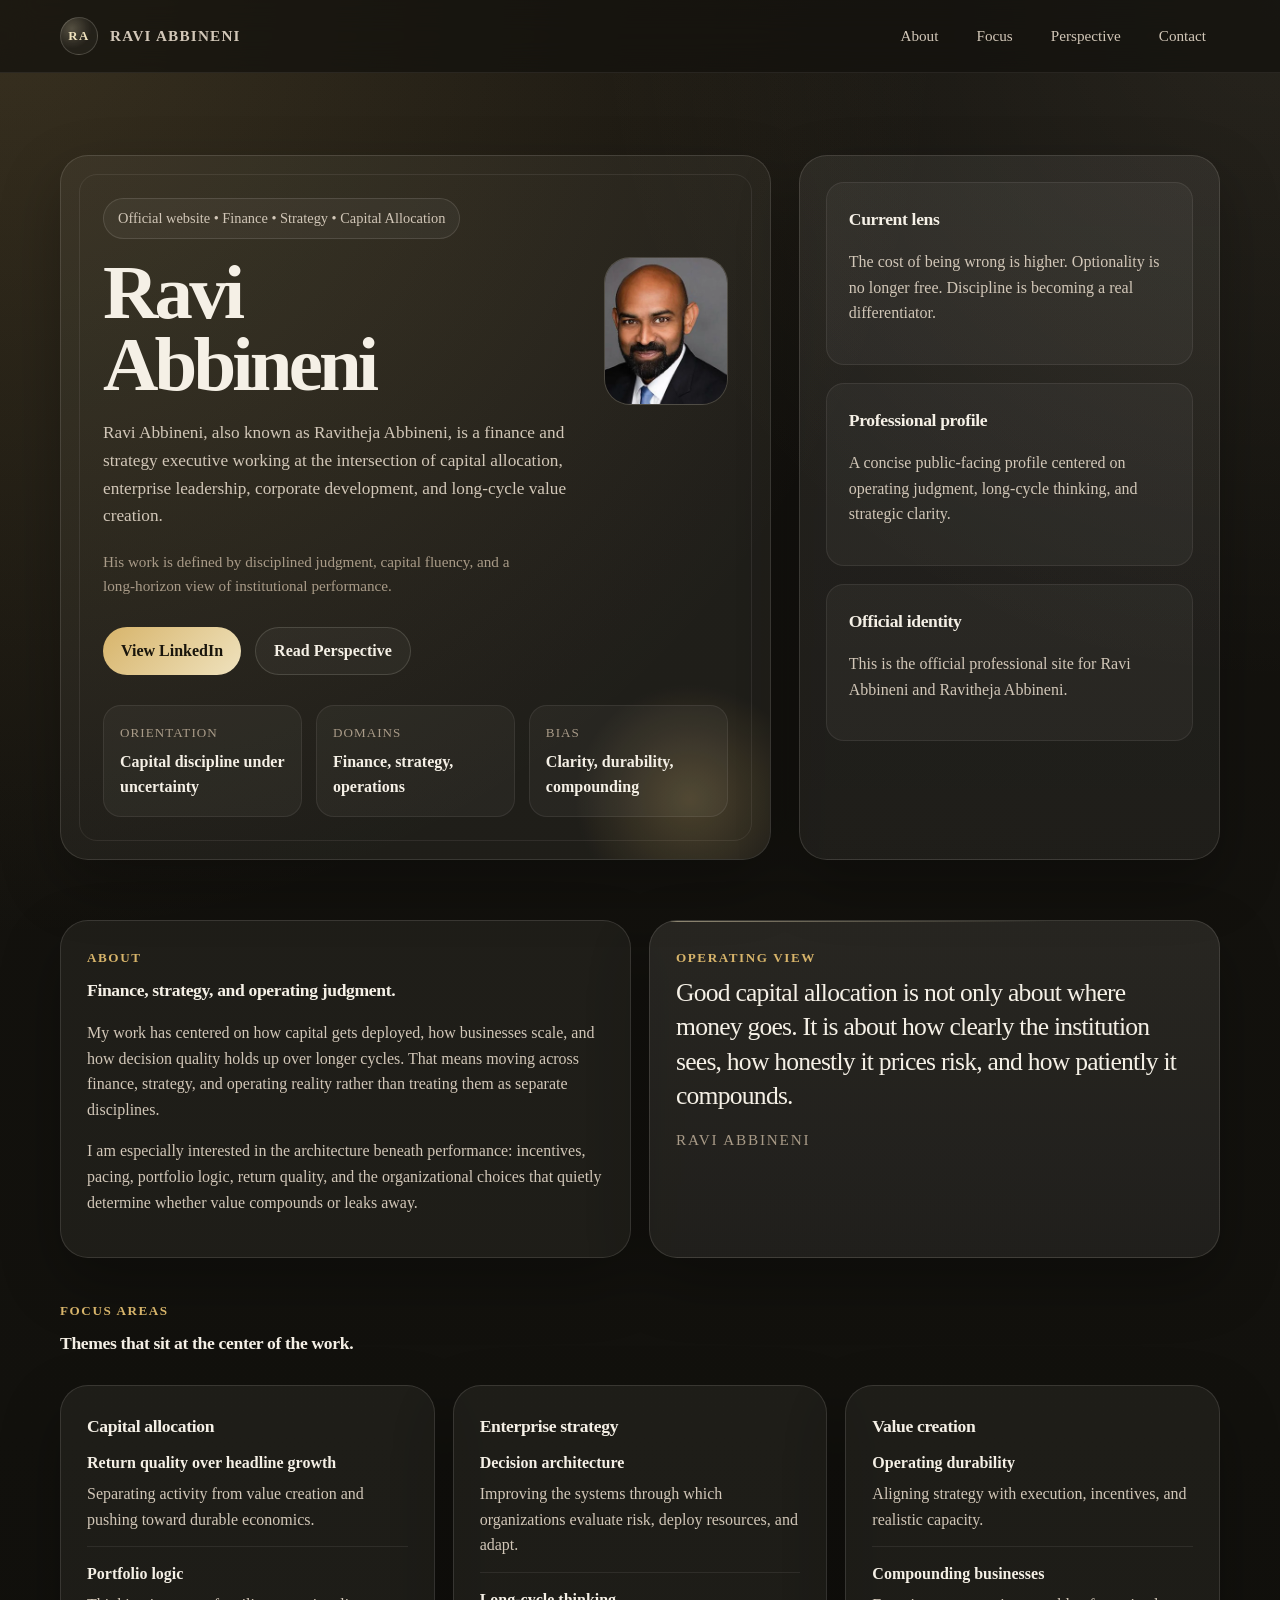
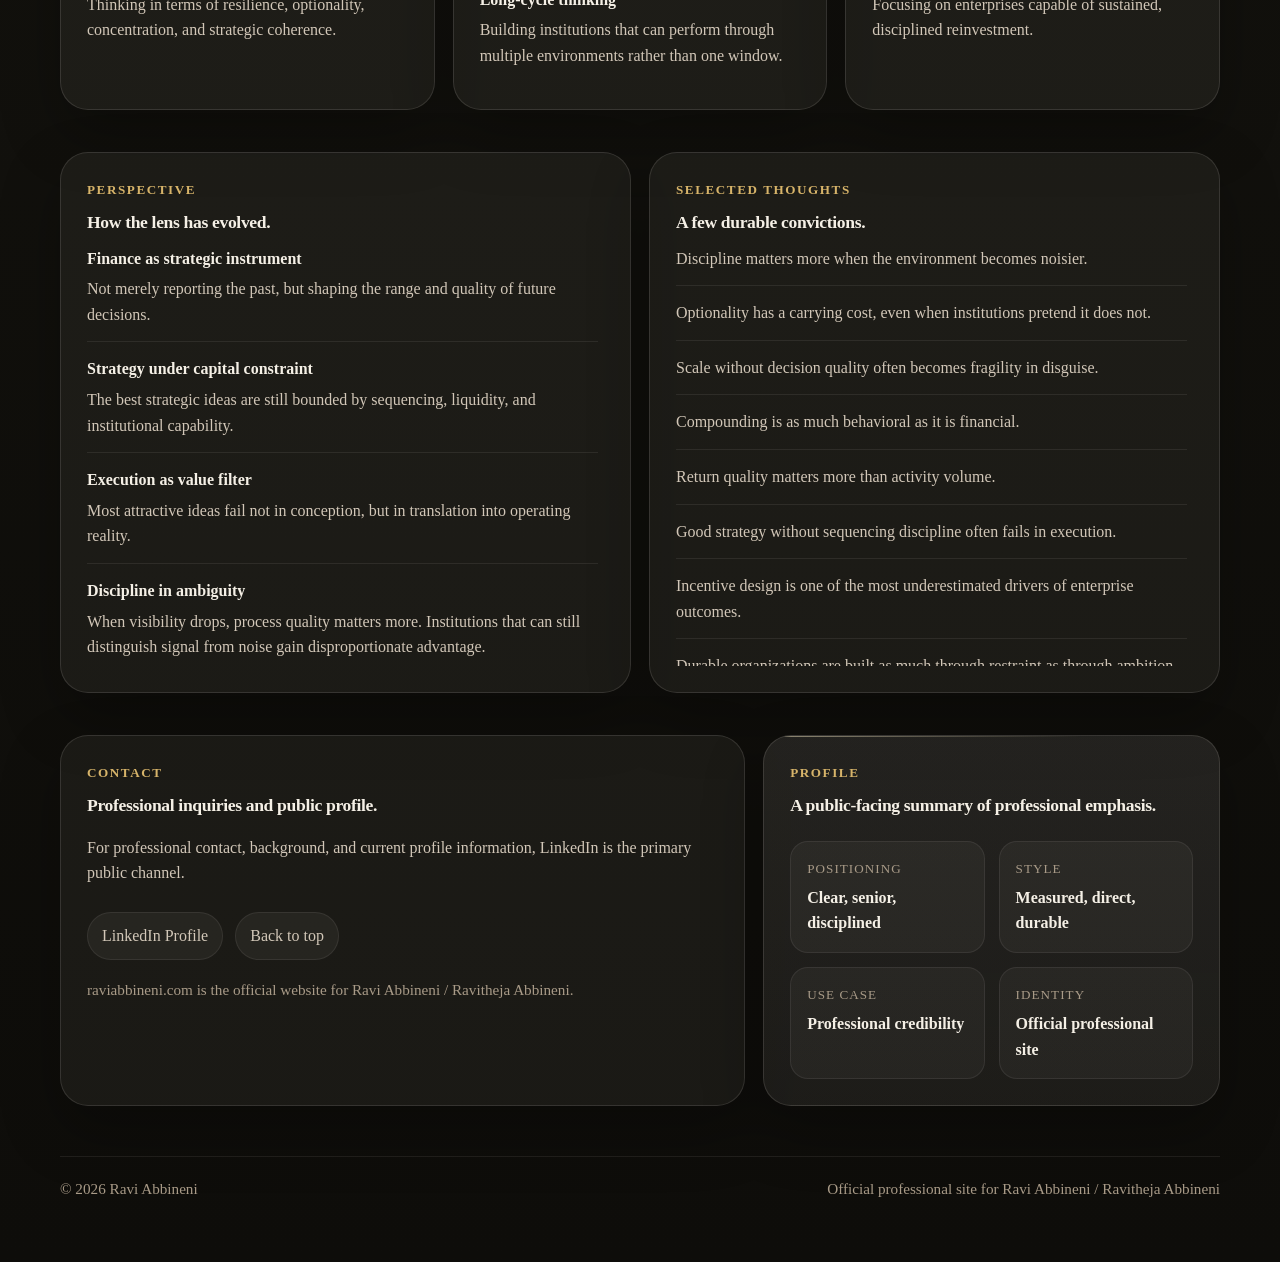
==== commit 02a82ca8: "Add portrait and simplify hero headline" ====
--- a/index.html
+++ b/index.html
@@ -62,7 +62,6 @@
               <div>
                 <h1>
                   Ravi Abbineni
-                  <span class="headline-accent">Building durable value across cycles.</span>
                 </h1>
                 <p class="hero-copy">
                   Ravi Abbineni, also known as Ravitheja Abbineni, is a finance and strategy executive working at the intersection of capital allocation, enterprise leadership, corporate development, and long-cycle value creation.
@@ -71,10 +70,8 @@
                   His work is defined by disciplined judgment, capital fluency, and a long-horizon view of institutional performance.
                 </p>
               </div>
-              <div class="hero-monogram" aria-hidden="true">
-                <div class="hero-monogram-letters">R<br>A</div>
-                <div class="hero-monogram-rule"></div>
-                <div class="hero-monogram-text">Official profile</div>
+              <div class="hero-monogram">
+                <img class="hero-portrait" src="/assets/ravi-portrait.webp" alt="Portrait of Ravi Abbineni" />
               </div>
             </div>
             <div class="cta-row">
--- a/assets/styles.css
+++ b/assets/styles.css
@@ -223,35 +223,29 @@
 .hero-monogram {
   width: 124px;
   min-height: 148px;
-  padding: 16px;
+  padding: 0;
   border-radius: 26px;
   border: 1px solid rgba(248, 243, 234, 0.12);
   background:
     linear-gradient(180deg, rgba(248, 243, 234, 0.06), rgba(248, 243, 234, 0.02)),
     rgba(248, 243, 234, 0.03);
-  display: flex;
-  flex-direction: column;
-  justify-content: space-between;
-  gap: 16px;
-}
-
-.hero-monogram-letters {
-  font-size: 2.6rem;
-  line-height: 0.9;
-  letter-spacing: -0.08em;
-}
-
-.hero-monogram-rule {
-  width: 100%;
-  height: 1px;
-  background: linear-gradient(90deg, rgba(248, 243, 234, 0.4), transparent);
-}
-
-.hero-monogram-text {
+  overflow: hidden;
+  display: grid;
+  place-items: center;
+}
+
+.hero-monogram-placeholder {
   color: var(--faint);
   font-size: 0.82rem;
   letter-spacing: 0.12em;
   text-transform: uppercase;
+}
+
+.hero-portrait {
+  width: 100%;
+  height: 100%;
+  object-fit: cover;
+  object-position: center top;
 }
 
 .hero-copy {
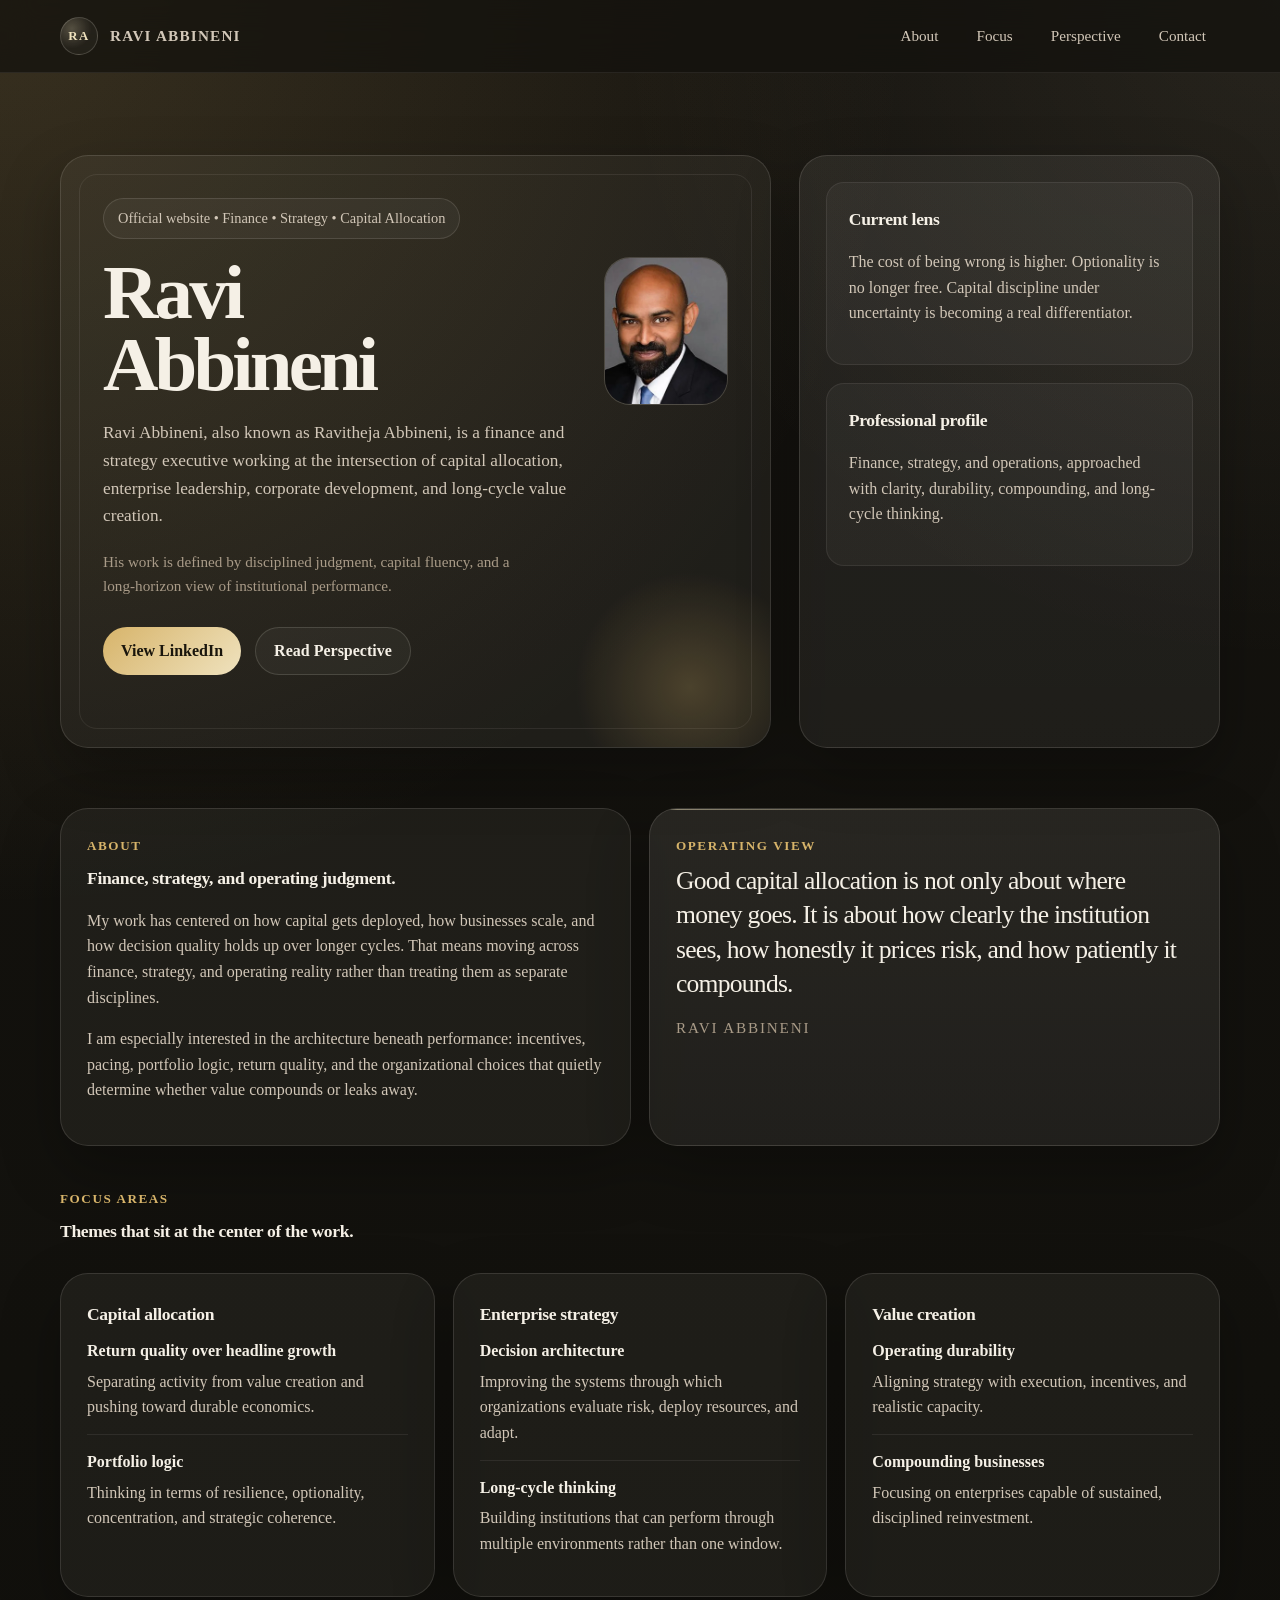
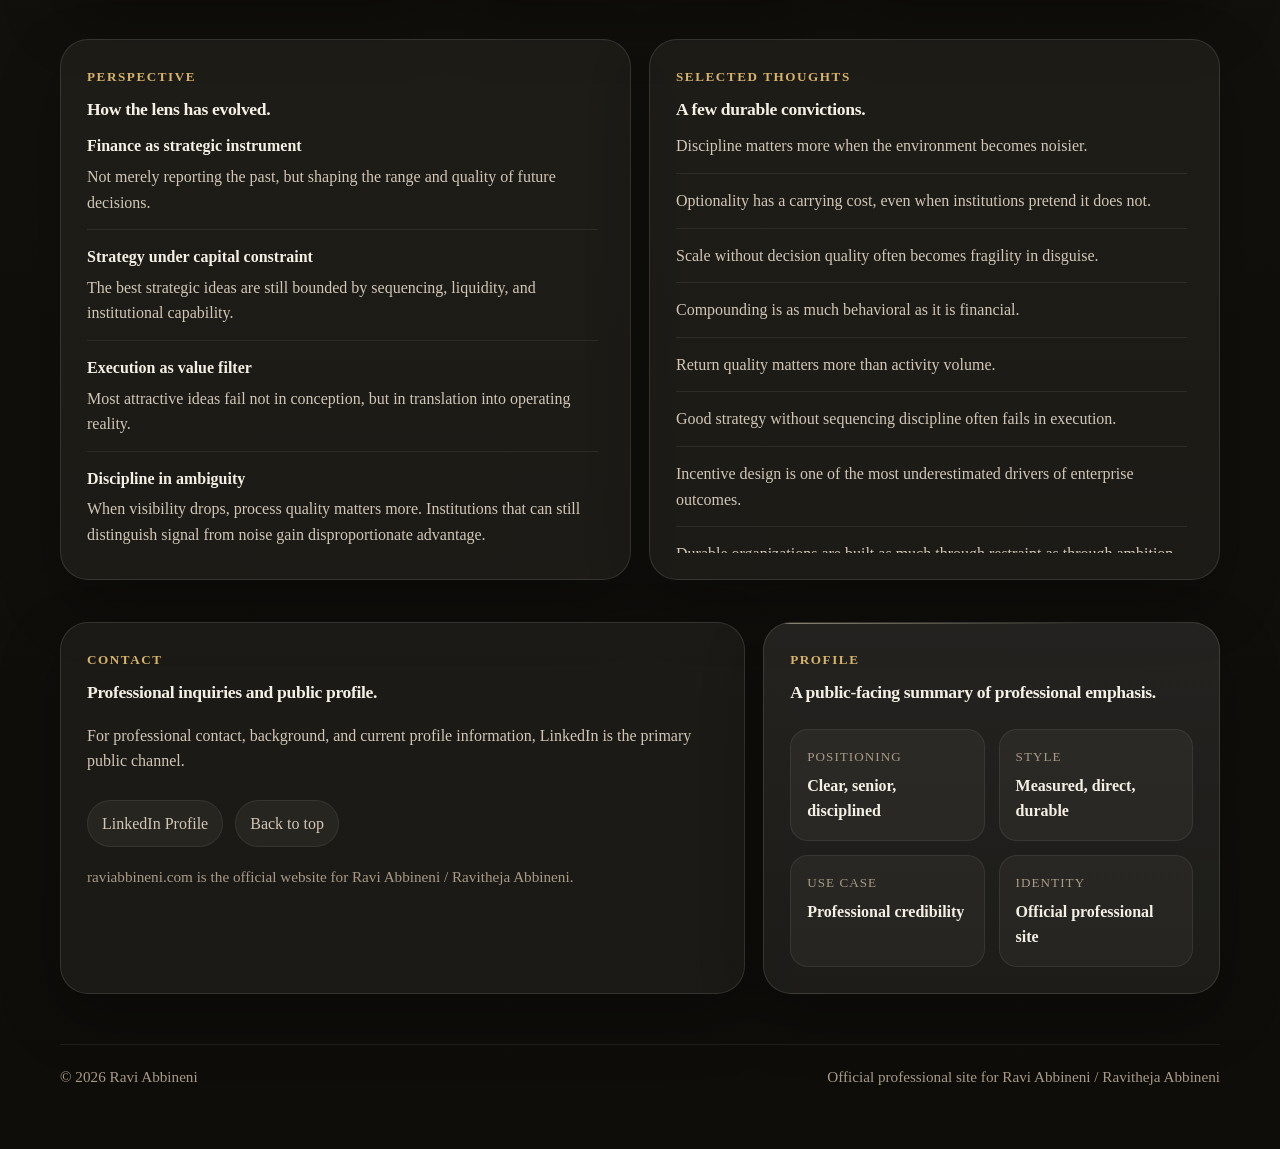
==== commit d1feff09: "Simplify hero secondary content" ====
--- a/index.html
+++ b/index.html
@@ -78,20 +78,6 @@
               <a class="button" href="https://www.linkedin.com/in/ravi-abbineni-a930064/" target="_blank" rel="noopener noreferrer">View LinkedIn</a>
               <a class="button-secondary" href="#experience">Read Perspective</a>
             </div>
-            <div class="hero-meta" aria-label="Professional summary">
-              <div class="stat">
-                <div class="stat-label">Orientation</div>
-                <div class="stat-value">Capital discipline under uncertainty</div>
-              </div>
-              <div class="stat">
-                <div class="stat-label">Domains</div>
-                <div class="stat-value">Finance, strategy, operations</div>
-              </div>
-              <div class="stat">
-                <div class="stat-label">Bias</div>
-                <div class="stat-value">Clarity, durability, compounding</div>
-              </div>
-            </div>
           </div>
         </div>
 
@@ -99,19 +85,13 @@
           <div class="side-card">
             <h3>Current lens</h3>
             <p>
-              The cost of being wrong is higher. Optionality is no longer free. Discipline is becoming a real differentiator.
+              The cost of being wrong is higher. Optionality is no longer free. Capital discipline under uncertainty is becoming a real differentiator.
             </p>
           </div>
           <div class="side-card">
             <h3>Professional profile</h3>
             <p>
-              A concise public-facing profile centered on operating judgment, long-cycle thinking, and strategic clarity.
-            </p>
-          </div>
-          <div class="side-card">
-            <h3>Official identity</h3>
-            <p>
-              This is the official professional site for Ravi Abbineni and Ravitheja Abbineni.
+              Finance, strategy, and operations, approached with clarity, durability, compounding, and long-cycle thinking.
             </p>
           </div>
         </aside>
--- a/assets/styles.css
+++ b/assets/styles.css
@@ -302,33 +302,6 @@
   transform: translateY(-1px);
 }
 
-.hero-meta {
-  display: grid;
-  grid-template-columns: repeat(3, minmax(0, 1fr));
-  gap: 14px;
-}
-
-.stat {
-  padding: 16px;
-  border-radius: var(--radius-md);
-  background: rgba(248, 243, 234, 0.04);
-  border: 1px solid rgba(248, 243, 234, 0.08);
-}
-
-.stat-label {
-  color: var(--faint);
-  font-size: 0.82rem;
-  text-transform: uppercase;
-  letter-spacing: 0.08em;
-  margin-bottom: 6px;
-}
-
-.stat-value {
-  font-size: 1rem;
-  font-weight: 600;
-  color: var(--text);
-}
-
 .hero-side {
   padding: 26px;
   display: flex;
@@ -597,10 +570,6 @@
     width: 100%;
     min-height: auto;
   }
-
-  .hero-meta {
-    grid-template-columns: 1fr;
-  }
 }
 
 @media (max-width: 640px) {
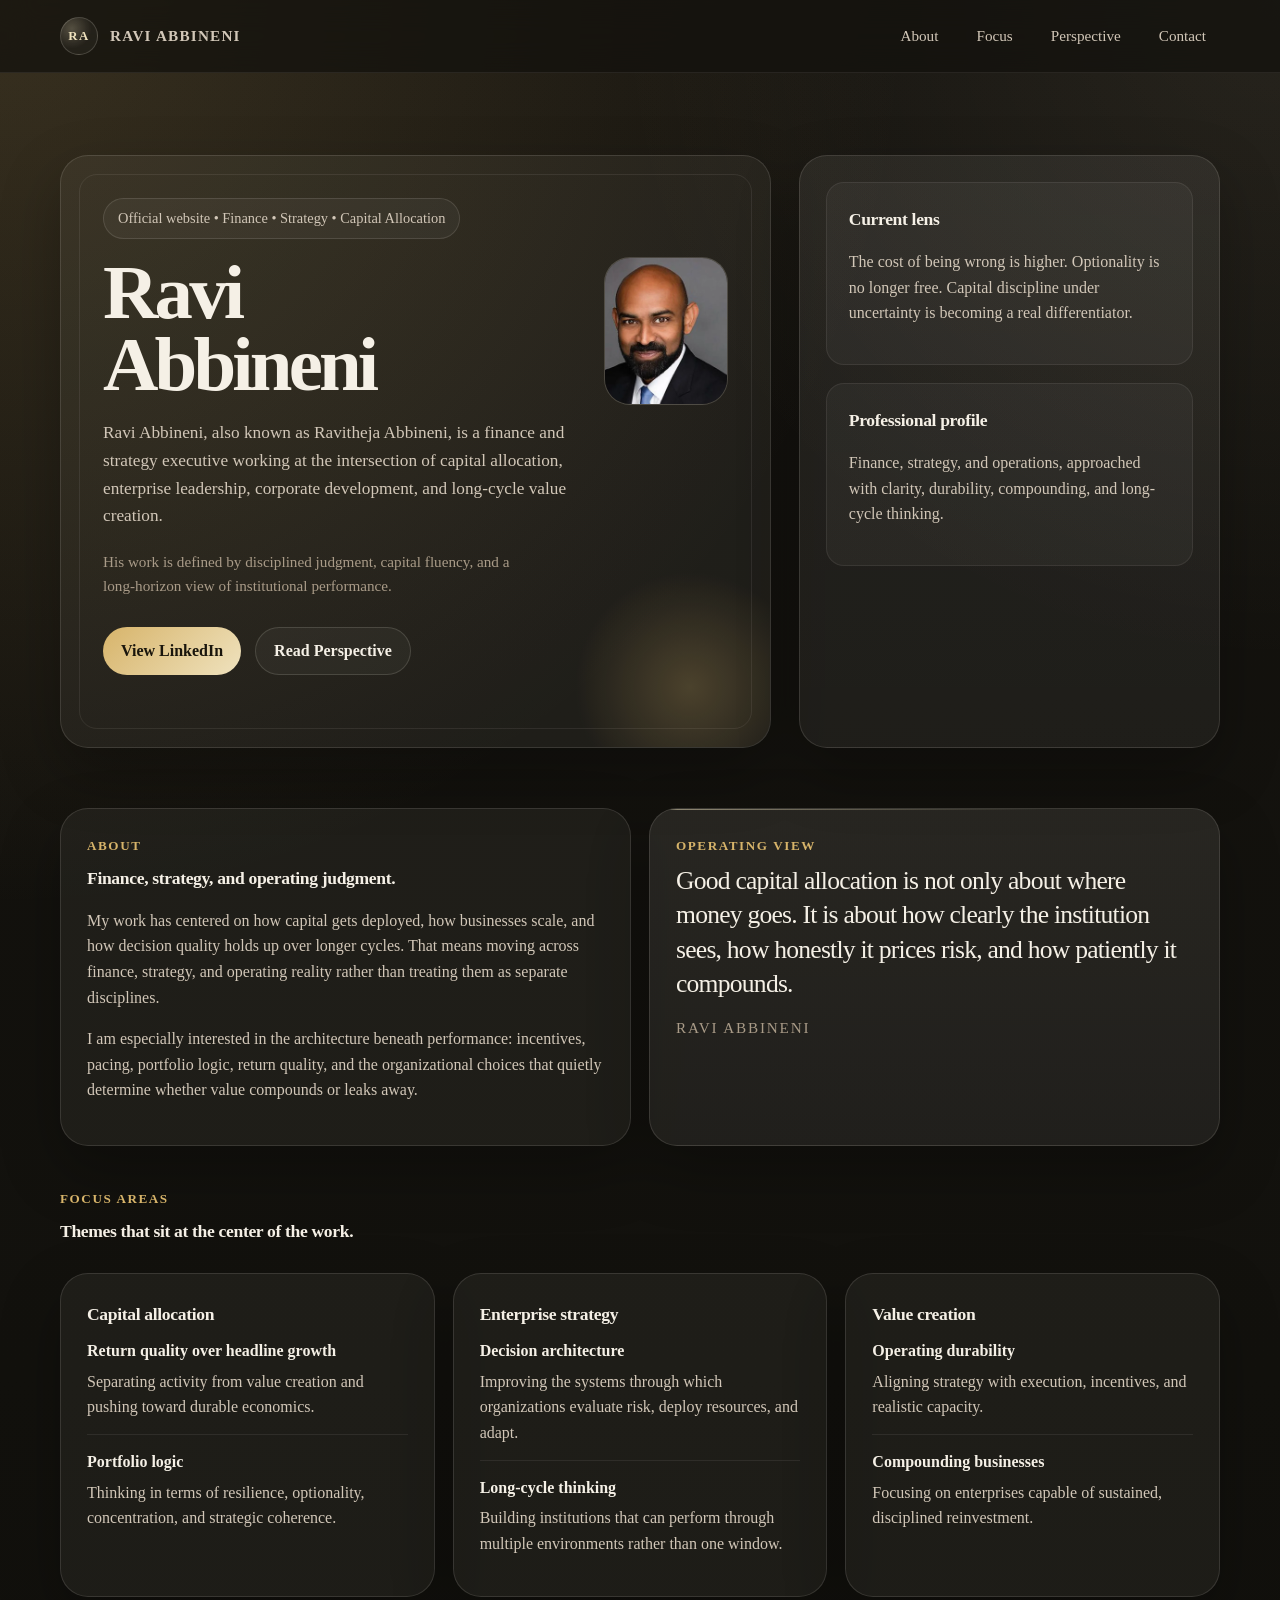
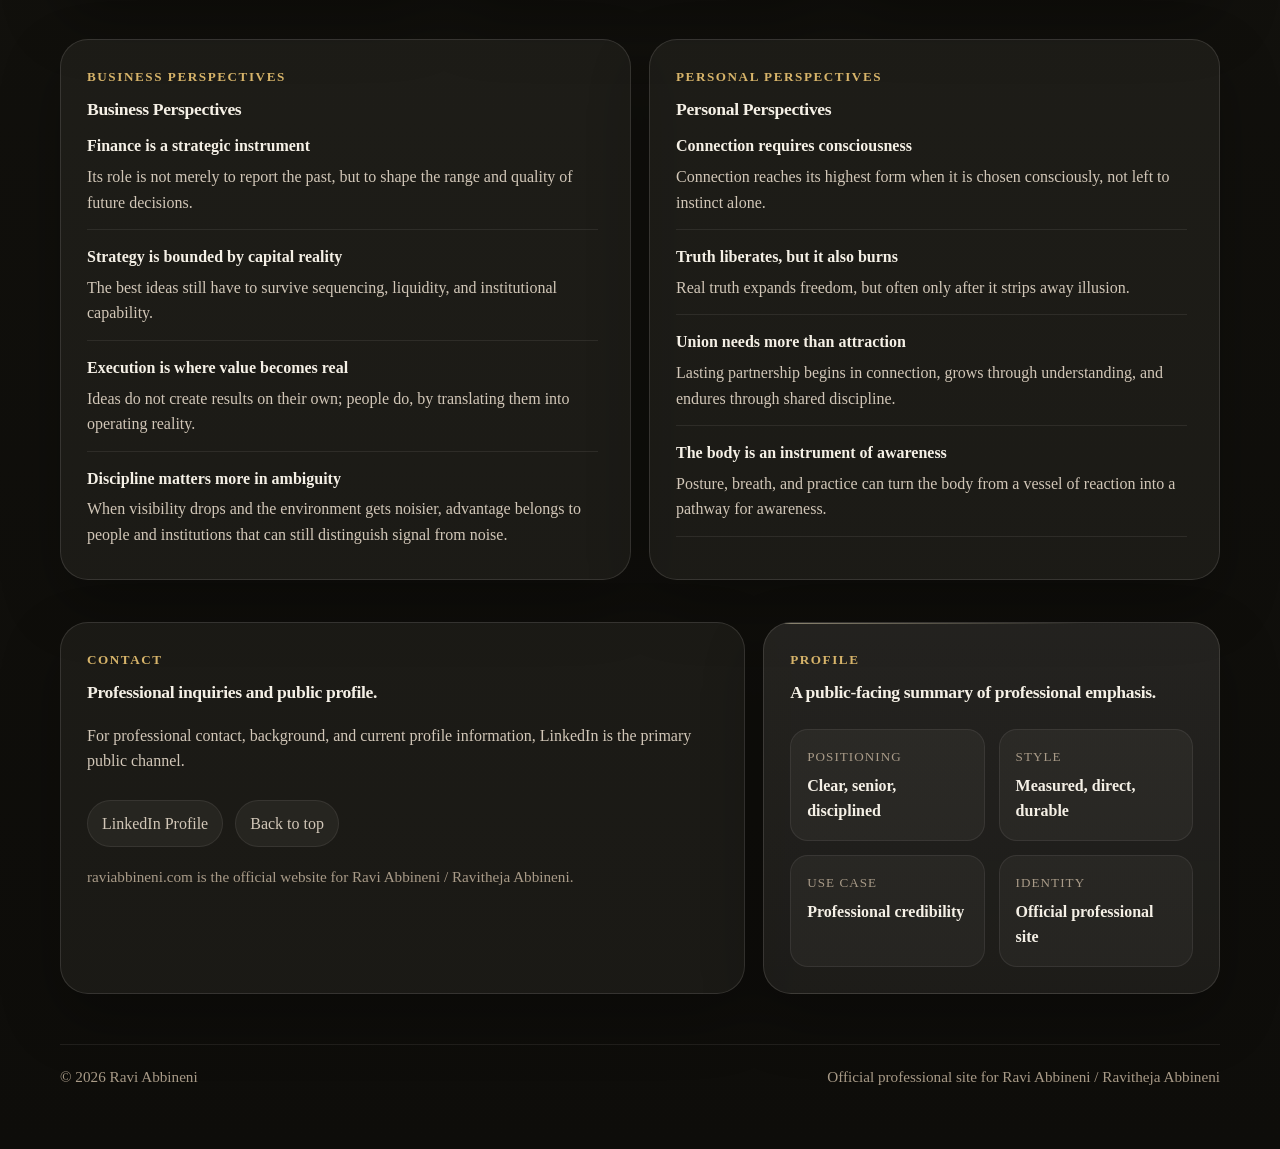
==== commit f1473ef3: "Update business and personal perspectives" ====
--- a/index.html
+++ b/index.html
@@ -179,59 +179,75 @@
     <section id="experience">
       <div class="shell grid-2">
         <article class="panel reveal">
-          <div class="section-kicker">Perspective</div>
-          <h2 class="section-title">How the lens has evolved.</h2>
+          <div class="section-kicker">Business perspectives</div>
+          <h2 class="section-title">Business Perspectives</h2>
           <div class="scroll-panel">
             <ul class="timeline">
               <li>
-                <div class="timeline-title">Finance as strategic instrument</div>
-                <div>Not merely reporting the past, but shaping the range and quality of future decisions.</div>
-              </li>
-              <li>
-                <div class="timeline-title">Strategy under capital constraint</div>
-                <div>The best strategic ideas are still bounded by sequencing, liquidity, and institutional capability.</div>
-              </li>
-              <li>
-                <div class="timeline-title">Execution as value filter</div>
-                <div>Most attractive ideas fail not in conception, but in translation into operating reality.</div>
-              </li>
-              <li>
-                <div class="timeline-title">Discipline in ambiguity</div>
-                <div>When visibility drops, process quality matters more. Institutions that can still distinguish signal from noise gain disproportionate advantage.</div>
-              </li>
-              <li>
-                <div class="timeline-title">Optionality has a price</div>
-                <div>Flexibility is valuable, but it is never free. Carrying too many open paths can become a hidden drag on focus, capital, and execution.</div>
-              </li>
-              <li>
-                <div class="timeline-title">Compounding requires coherence</div>
-                <div>Sustained value creation is less about bursts of activity and more about maintaining a coherent line through cycles, volatility, and changing incentives.</div>
-              </li>
-              <li>
-                <div class="timeline-title">Scale can conceal fragility</div>
-                <div>Large organizations often look resilient from the outside while quietly accumulating decision latency, complexity, and diluted accountability.</div>
-              </li>
-              <li>
-                <div class="timeline-title">Operating reality is the final judge</div>
-                <div>Ideas earn their credibility only when they survive contact with incentives, capacity, timing, and the actual behavior of the institution.</div>
+                <div class="timeline-title">Finance is a strategic instrument</div>
+                <div>Its role is not merely to report the past, but to shape the range and quality of future decisions.</div>
+              </li>
+              <li>
+                <div class="timeline-title">Strategy is bounded by capital reality</div>
+                <div>The best ideas still have to survive sequencing, liquidity, and institutional capability.</div>
+              </li>
+              <li>
+                <div class="timeline-title">Execution is where value becomes real</div>
+                <div>Ideas do not create results on their own; people do, by translating them into operating reality.</div>
+              </li>
+              <li>
+                <div class="timeline-title">Discipline matters more in ambiguity</div>
+                <div>When visibility drops and the environment gets noisier, advantage belongs to people and institutions that can still distinguish signal from noise.</div>
+              </li>
+              <li>
+                <div class="timeline-title">Scale without decision quality becomes fragility</div>
+                <div>Growth creates strength only when judgment, incentives, and operating discipline keep pace.</div>
+              </li>
+              <li>
+                <div class="timeline-title">Compounding is behavioral as much as financial</div>
+                <div>Long-term value creation depends as much on consistency, restraint, and decision quality as it does on capital itself.</div>
+              </li>
+              <li>
+                <div class="timeline-title">Incentives shape outcomes</div>
+                <div>Institutions ultimately behave the way people are rewarded to behave.</div>
               </li>
             </ul>
           </div>
         </article>
 
         <article class="panel reveal">
-          <div class="section-kicker">Selected thoughts</div>
-          <h2 class="section-title">A few durable convictions.</h2>
+          <div class="section-kicker">Personal perspectives</div>
+          <h2 class="section-title">Personal Perspectives</h2>
           <div class="scroll-panel">
             <ul class="insight-list">
-              <li>Discipline matters more when the environment becomes noisier.</li>
-              <li>Optionality has a carrying cost, even when institutions pretend it does not.</li>
-              <li>Scale without decision quality often becomes fragility in disguise.</li>
-              <li>Compounding is as much behavioral as it is financial.</li>
-              <li>Return quality matters more than activity volume.</li>
-              <li>Good strategy without sequencing discipline often fails in execution.</li>
-              <li>Incentive design is one of the most underestimated drivers of enterprise outcomes.</li>
-              <li>Durable organizations are built as much through restraint as through ambition.</li>
+              <li>
+                <span class="timeline-title">Connection requires consciousness</span>
+                Connection reaches its highest form when it is chosen consciously, not left to instinct alone.
+              </li>
+              <li>
+                <span class="timeline-title">Truth liberates, but it also burns</span>
+                Real truth expands freedom, but often only after it strips away illusion.
+              </li>
+              <li>
+                <span class="timeline-title">Union needs more than attraction</span>
+                Lasting partnership begins in connection, grows through understanding, and endures through shared discipline.
+              </li>
+              <li>
+                <span class="timeline-title">The body is an instrument of awareness</span>
+                Posture, breath, and practice can turn the body from a vessel of reaction into a pathway for awareness.
+              </li>
+              <li>
+                <span class="timeline-title">Understanding begins with learning the language</span>
+                We only come to know deeply what we learn to meaningfully communicate with.
+              </li>
+              <li>
+                <span class="timeline-title">Alignment across mind, body, and spirit matters</span>
+                When one dimension weakens, it creates an opening. Growth begins by recognizing where alignment has been lost.
+              </li>
+              <li>
+                <span class="timeline-title">Purpose is measured by contribution</span>
+                A meaningful life is shaped by what you bring in service of something larger than yourself.
+              </li>
             </ul>
           </div>
         </article>
--- a/assets/styles.css
+++ b/assets/styles.css
@@ -412,6 +412,7 @@
 
 .focus-title,
 .timeline-title {
+  display: block;
   color: var(--text);
   font-weight: 600;
   margin-bottom: 5px;
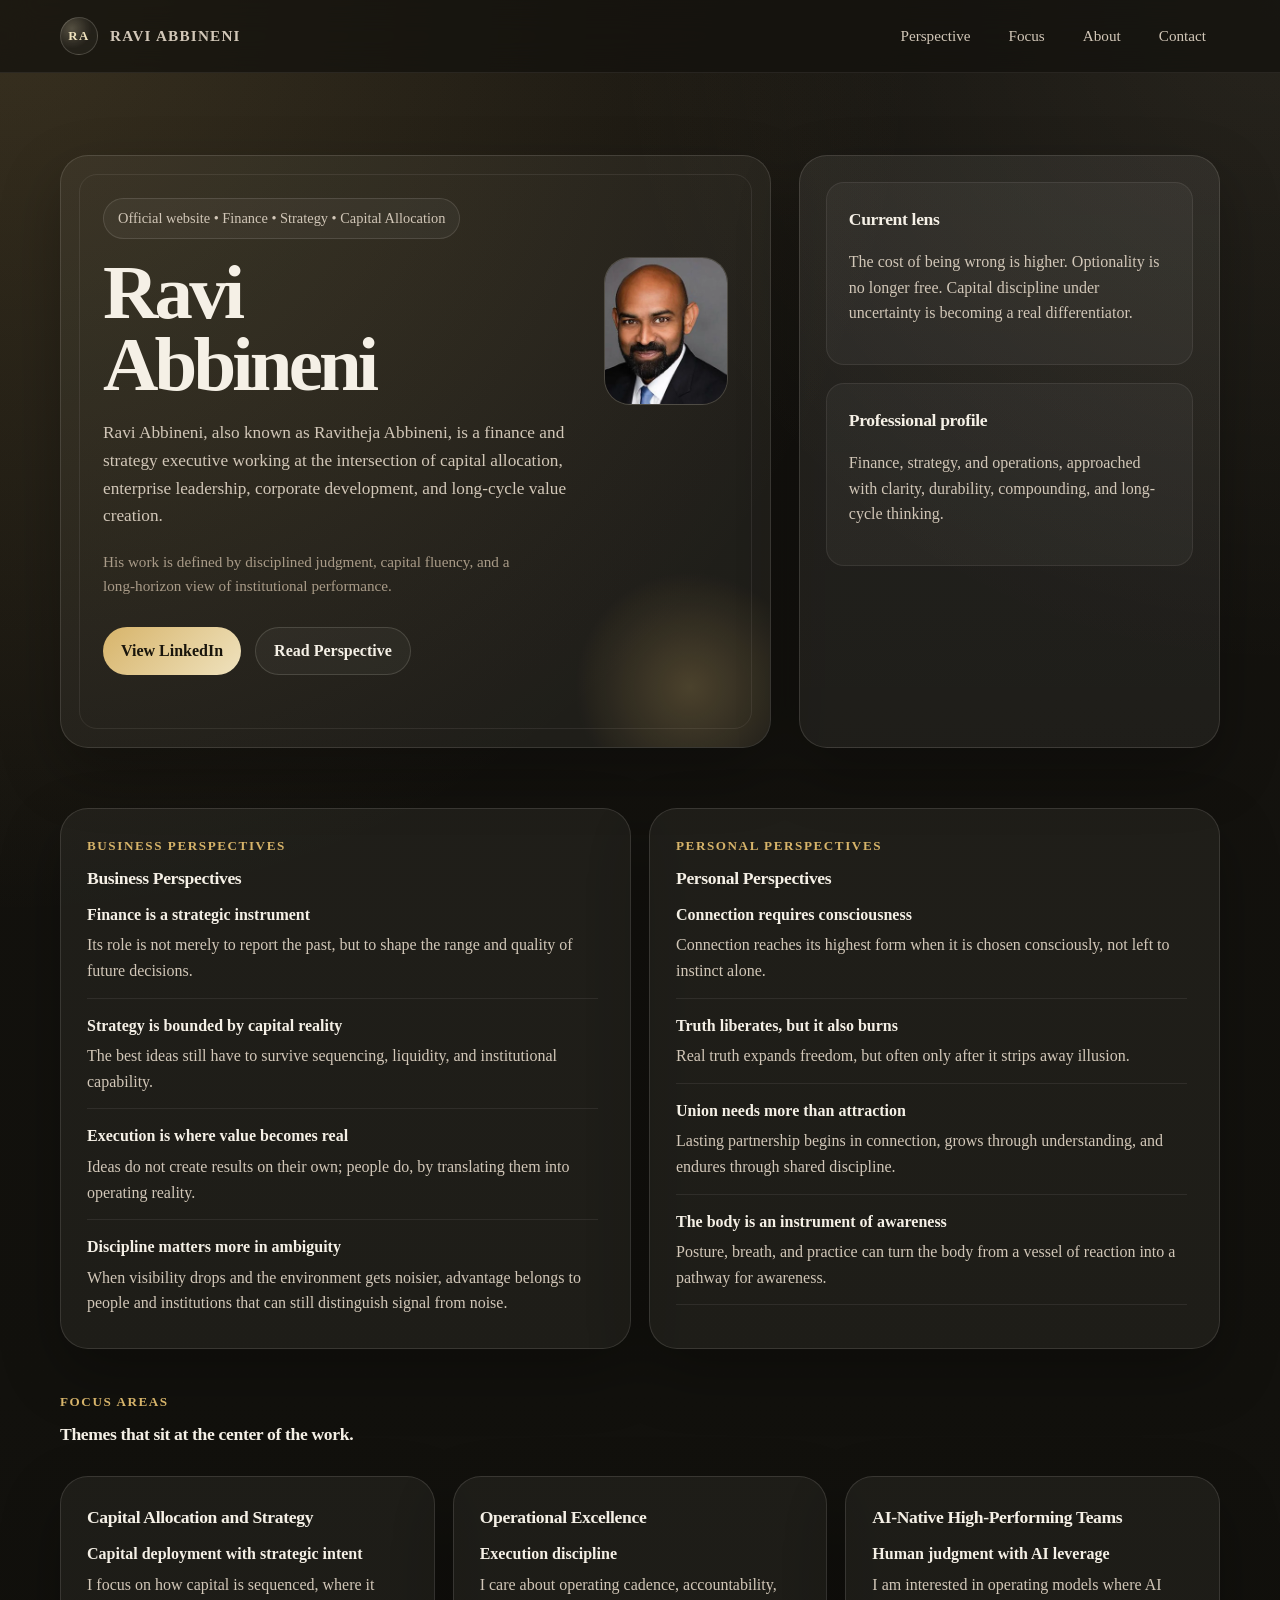
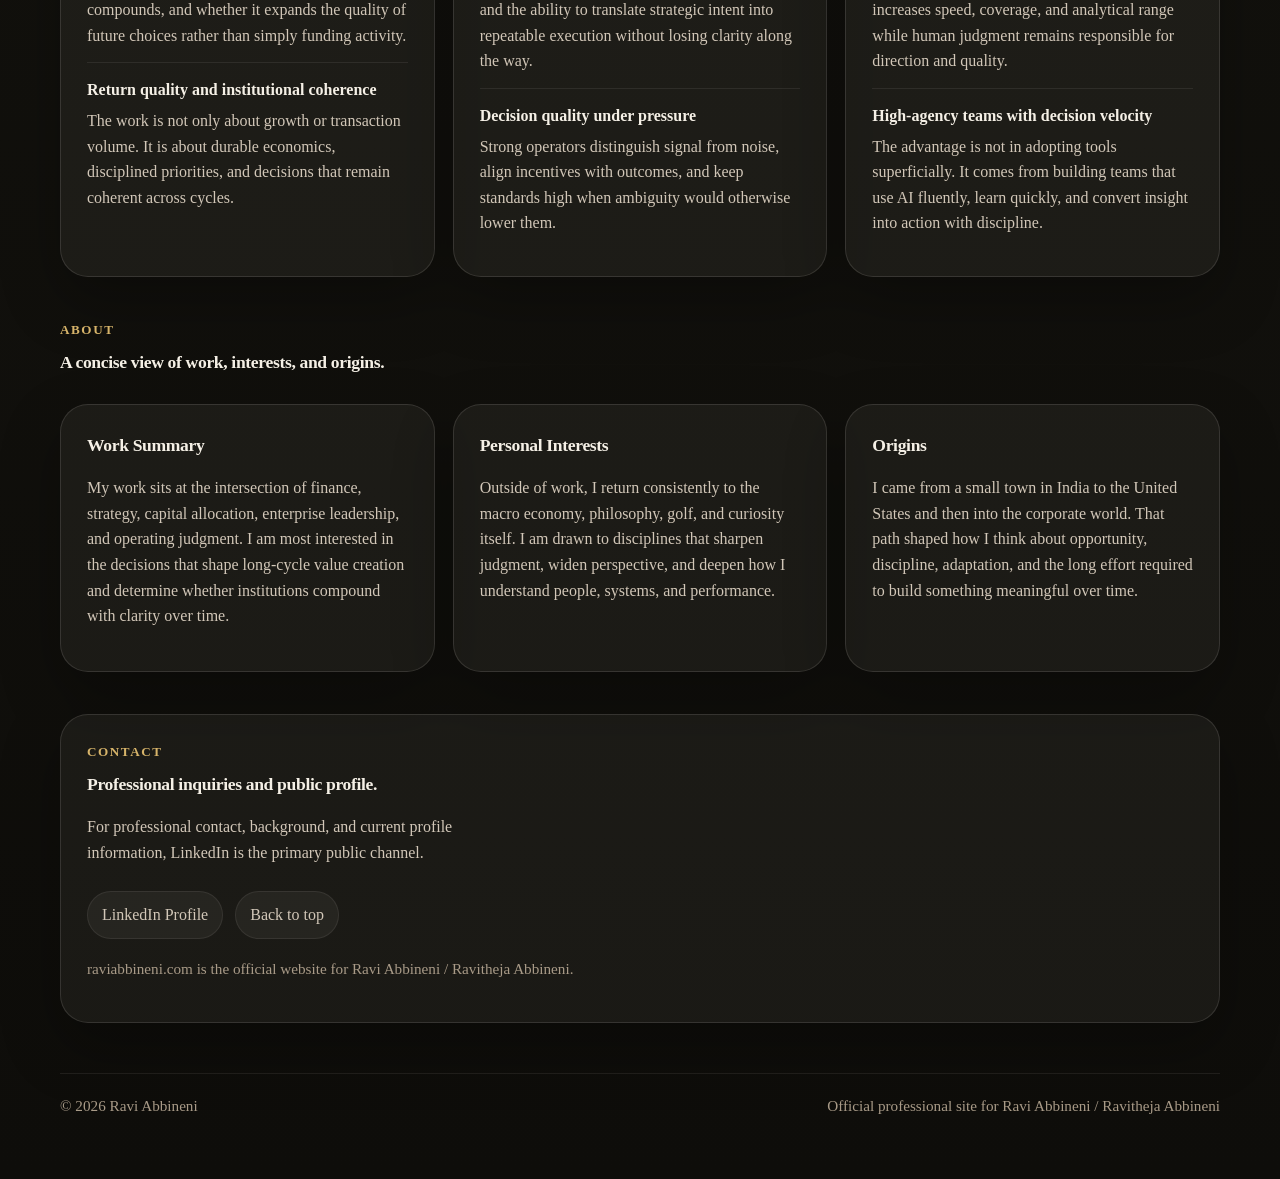
==== commit 2c4d38eb: "Restructure homepage information architecture" ====
--- a/index.html
+++ b/index.html
@@ -44,9 +44,9 @@
         <span>Ravi Abbineni</span>
       </a>
       <nav class="nav-links" aria-label="Primary">
+        <a href="#experience">Perspective</a>
+        <a href="#focus">Focus</a>
         <a href="#about">About</a>
-        <a href="#focus">Focus</a>
-        <a href="#experience">Perspective</a>
         <a href="#connect">Contact</a>
       </nav>
     </div>
@@ -98,84 +98,6 @@
       </div>
     </section>
 
-    <section id="about">
-      <div class="shell grid-2">
-        <article class="panel reveal">
-          <div class="section-kicker">About</div>
-          <h2 class="section-title">Finance, strategy, and operating judgment.</h2>
-          <p class="section-copy">
-            My work has centered on how capital gets deployed, how businesses scale, and how decision quality holds up over longer cycles. That means moving across finance, strategy, and operating reality rather than treating them as separate disciplines.
-          </p>
-          <p class="section-copy">
-            I am especially interested in the architecture beneath performance: incentives, pacing, portfolio logic, return quality, and the organizational choices that quietly determine whether value compounds or leaks away.
-          </p>
-        </article>
-
-        <article class="panel panel-highlight reveal">
-          <div class="section-kicker">Operating view</div>
-          <blockquote class="quote">
-            Good capital allocation is not only about where money goes. It is about how clearly the institution sees, how honestly it prices risk, and how patiently it compounds.
-          </blockquote>
-          <div class="quote-attrib">Ravi Abbineni</div>
-        </article>
-      </div>
-    </section>
-
-    <section id="focus">
-      <div class="shell">
-        <div class="section-header reveal">
-          <div>
-            <div class="section-kicker">Focus areas</div>
-            <h2 class="section-title">Themes that sit at the center of the work.</h2>
-          </div>
-        </div>
-
-        <div class="grid-3">
-          <article class="panel reveal">
-            <h3 class="section-title">Capital allocation</h3>
-            <ul class="focus-list">
-              <li>
-                <div class="focus-title">Return quality over headline growth</div>
-                <div>Separating activity from value creation and pushing toward durable economics.</div>
-              </li>
-              <li>
-                <div class="focus-title">Portfolio logic</div>
-                <div>Thinking in terms of resilience, optionality, concentration, and strategic coherence.</div>
-              </li>
-            </ul>
-          </article>
-
-          <article class="panel reveal">
-            <h3 class="section-title">Enterprise strategy</h3>
-            <ul class="focus-list">
-              <li>
-                <div class="focus-title">Decision architecture</div>
-                <div>Improving the systems through which organizations evaluate risk, deploy resources, and adapt.</div>
-              </li>
-              <li>
-                <div class="focus-title">Long-cycle thinking</div>
-                <div>Building institutions that can perform through multiple environments rather than one window.</div>
-              </li>
-            </ul>
-          </article>
-
-          <article class="panel reveal">
-            <h3 class="section-title">Value creation</h3>
-            <ul class="focus-list">
-              <li>
-                <div class="focus-title">Operating durability</div>
-                <div>Aligning strategy with execution, incentives, and realistic capacity.</div>
-              </li>
-              <li>
-                <div class="focus-title">Compounding businesses</div>
-                <div>Focusing on enterprises capable of sustained, disciplined reinvestment.</div>
-              </li>
-            </ul>
-          </article>
-        </div>
-      </div>
-    </section>
-
     <section id="experience">
       <div class="shell grid-2">
         <article class="panel reveal">
@@ -254,8 +176,97 @@
       </div>
     </section>
 
+    <section id="focus">
+      <div class="shell">
+        <div class="section-header reveal">
+          <div>
+            <div class="section-kicker">Focus Areas</div>
+            <h2 class="section-title">Themes that sit at the center of the work.</h2>
+          </div>
+        </div>
+
+        <div class="grid-3">
+          <article class="panel reveal">
+            <h3 class="section-title">Capital Allocation and Strategy</h3>
+            <ul class="focus-list">
+              <li>
+                <div class="focus-title">Capital deployment with strategic intent</div>
+                <div>I focus on how capital is sequenced, where it compounds, and whether it expands the quality of future choices rather than simply funding activity.</div>
+              </li>
+              <li>
+                <div class="focus-title">Return quality and institutional coherence</div>
+                <div>The work is not only about growth or transaction volume. It is about durable economics, disciplined priorities, and decisions that remain coherent across cycles.</div>
+              </li>
+            </ul>
+          </article>
+
+          <article class="panel reveal">
+            <h3 class="section-title">Operational Excellence</h3>
+            <ul class="focus-list">
+              <li>
+                <div class="focus-title">Execution discipline</div>
+                <div>I care about operating cadence, accountability, and the ability to translate strategic intent into repeatable execution without losing clarity along the way.</div>
+              </li>
+              <li>
+                <div class="focus-title">Decision quality under pressure</div>
+                <div>Strong operators distinguish signal from noise, align incentives with outcomes, and keep standards high when ambiguity would otherwise lower them.</div>
+              </li>
+            </ul>
+          </article>
+
+          <article class="panel reveal">
+            <h3 class="section-title">AI-Native High-Performing Teams</h3>
+            <ul class="focus-list">
+              <li>
+                <div class="focus-title">Human judgment with AI leverage</div>
+                <div>I am interested in operating models where AI increases speed, coverage, and analytical range while human judgment remains responsible for direction and quality.</div>
+              </li>
+              <li>
+                <div class="focus-title">High-agency teams with decision velocity</div>
+                <div>The advantage is not in adopting tools superficially. It comes from building teams that use AI fluently, learn quickly, and convert insight into action with discipline.</div>
+              </li>
+            </ul>
+          </article>
+        </div>
+      </div>
+    </section>
+
+    <section id="about">
+      <div class="shell">
+        <div class="section-header reveal">
+          <div>
+            <div class="section-kicker">About</div>
+            <h2 class="section-title">A concise view of work, interests, and origins.</h2>
+          </div>
+        </div>
+
+        <div class="grid-3">
+          <article class="panel reveal">
+            <h3 class="section-title">Work Summary</h3>
+            <p class="section-copy">
+              My work sits at the intersection of finance, strategy, capital allocation, enterprise leadership, and operating judgment. I am most interested in the decisions that shape long-cycle value creation and determine whether institutions compound with clarity over time.
+            </p>
+          </article>
+
+          <article class="panel reveal">
+            <h3 class="section-title">Personal Interests</h3>
+            <p class="section-copy">
+              Outside of work, I return consistently to the macro economy, philosophy, golf, and curiosity itself. I am drawn to disciplines that sharpen judgment, widen perspective, and deepen how I understand people, systems, and performance.
+            </p>
+          </article>
+
+          <article class="panel reveal">
+            <h3 class="section-title">Origins</h3>
+            <p class="section-copy">
+              I came from a small town in India to the United States and then into the corporate world. That path shaped how I think about opportunity, discipline, adaptation, and the long effort required to build something meaningful over time.
+            </p>
+          </article>
+        </div>
+      </div>
+    </section>
+
     <section id="connect">
-      <div class="shell contact-grid">
+      <div class="shell">
         <article class="panel reveal">
           <div class="section-kicker">Contact</div>
           <h2 class="section-title">Professional inquiries and public profile.</h2>
@@ -270,29 +281,6 @@
             raviabbineni.com is the official website for Ravi Abbineni / Ravitheja Abbineni.
           </p>
         </article>
-
-        <article class="panel panel-highlight reveal" aria-label="Professional signals">
-          <div class="section-kicker">Profile</div>
-          <h2 class="section-title">A public-facing summary of professional emphasis.</h2>
-          <div class="signal-list">
-            <div class="signal-item">
-              <div class="signal-label">Positioning</div>
-              <div class="signal-value">Clear, senior, disciplined</div>
-            </div>
-            <div class="signal-item">
-              <div class="signal-label">Style</div>
-              <div class="signal-value">Measured, direct, durable</div>
-            </div>
-            <div class="signal-item">
-              <div class="signal-label">Use case</div>
-              <div class="signal-value">Professional credibility</div>
-            </div>
-            <div class="signal-item">
-              <div class="signal-label">Identity</div>
-              <div class="signal-value">Official professional site</div>
-            </div>
-          </div>
-        </article>
       </div>
     </section>
   </main>
--- a/assets/styles.css
+++ b/assets/styles.css
@@ -418,22 +418,6 @@
   margin-bottom: 5px;
 }
 
-.quote {
-  font-size: clamp(1.3rem, 2vw, 1.7rem);
-  line-height: 1.35;
-  color: var(--text);
-  letter-spacing: -0.03em;
-  margin: 0;
-}
-
-.quote-attrib {
-  margin-top: 14px;
-  color: var(--faint);
-  font-size: 0.95rem;
-  text-transform: uppercase;
-  letter-spacing: 0.12em;
-}
-
 .scroll-panel {
   max-height: 420px;
   overflow: auto;
@@ -450,42 +434,9 @@
   border-radius: 999px;
 }
 
-.contact-grid {
-  display: grid;
-  grid-template-columns: 1.2fr 0.8fr;
-  gap: 18px;
-}
-
-.signal-list {
-  display: grid;
-  grid-template-columns: repeat(2, minmax(0, 1fr));
-  gap: 14px;
-  margin-top: 22px;
-}
-
-.signal-item {
-  padding: 16px;
-  border-radius: var(--radius-md);
-  background: rgba(248, 243, 234, 0.04);
-  border: 1px solid rgba(248, 243, 234, 0.08);
-}
-
-.signal-label {
-  color: var(--faint);
-  font-size: 0.82rem;
-  text-transform: uppercase;
-  letter-spacing: 0.08em;
-  margin-bottom: 6px;
-}
-
-.signal-value {
-  color: var(--text);
-  font-size: 1rem;
-  font-weight: 600;
-}
-
 .contact-copy {
   margin-bottom: 26px;
+  max-width: 54ch;
 }
 
 .contact-note {
@@ -557,9 +508,7 @@
 @media (max-width: 980px) {
   .hero-grid,
   .grid-3,
-  .grid-2,
-  .contact-grid,
-  .signal-list {
+  .grid-2 {
     grid-template-columns: 1fr;
   }
 
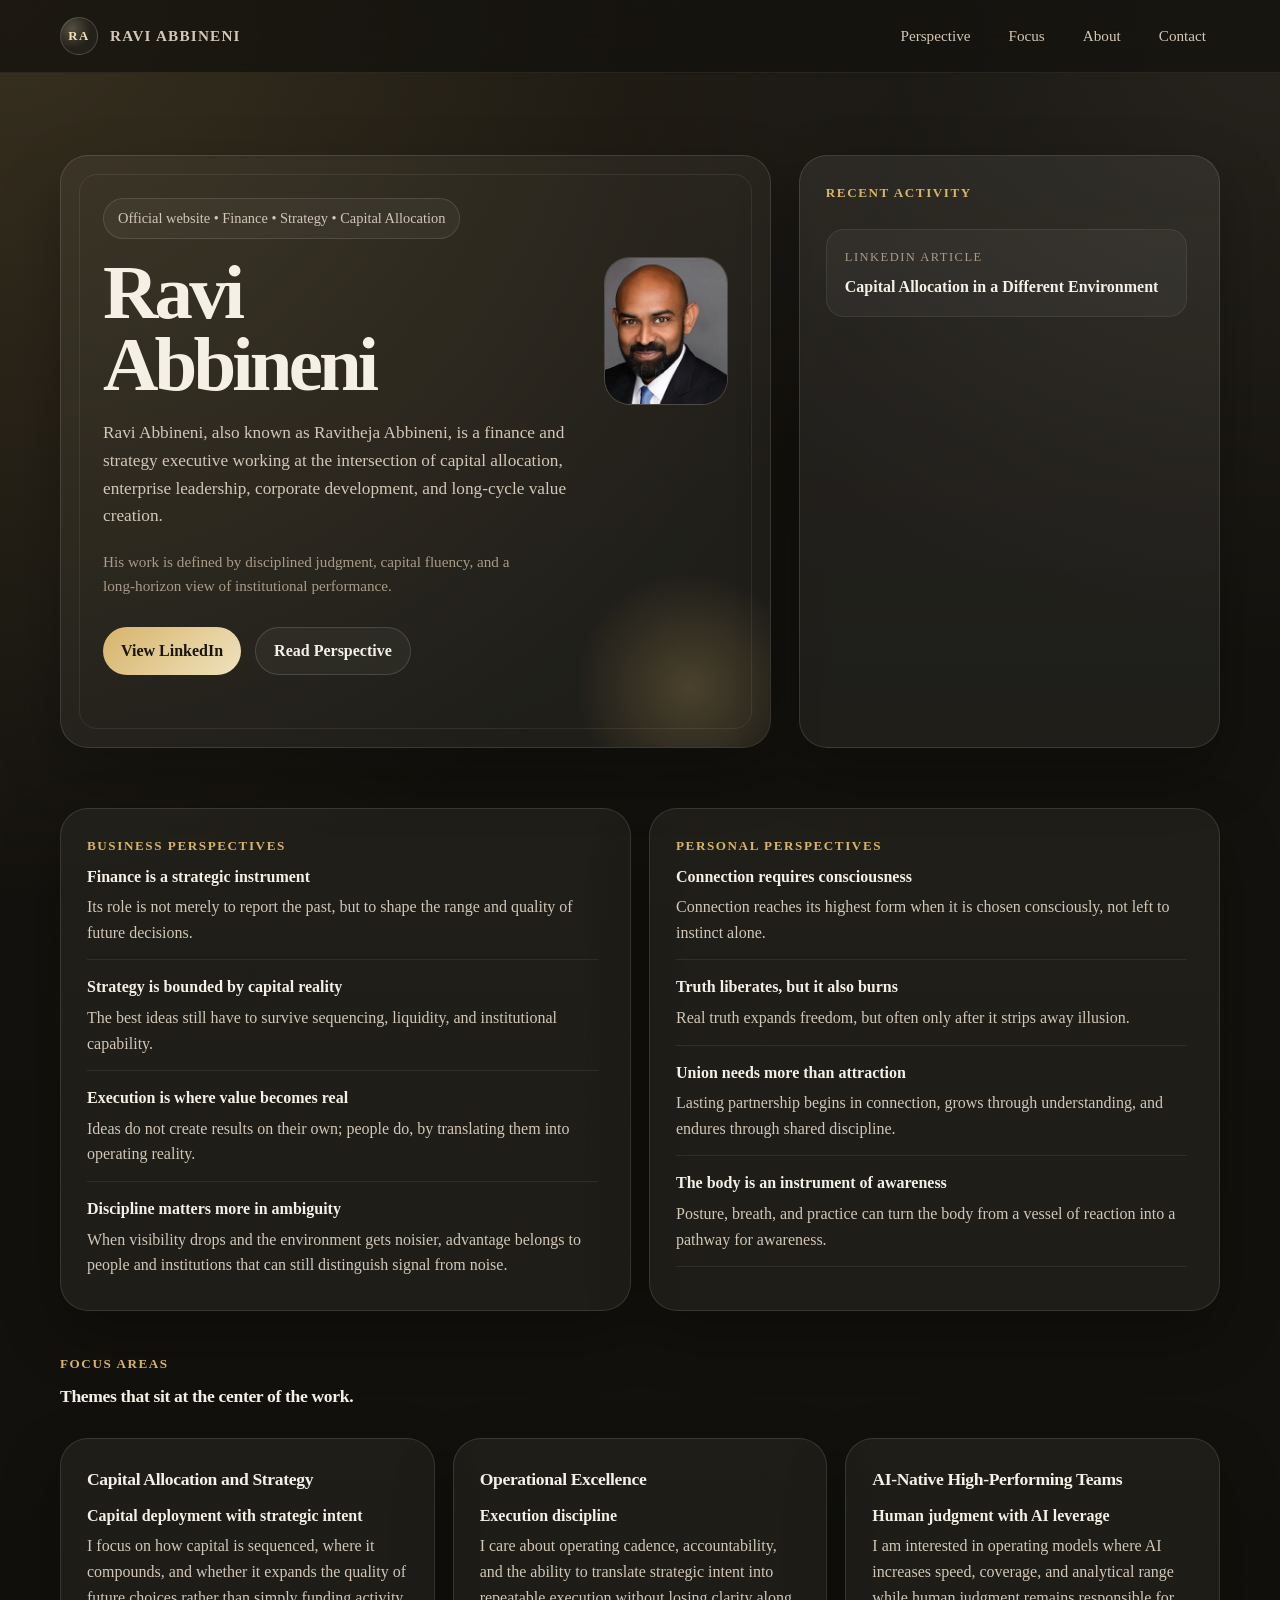
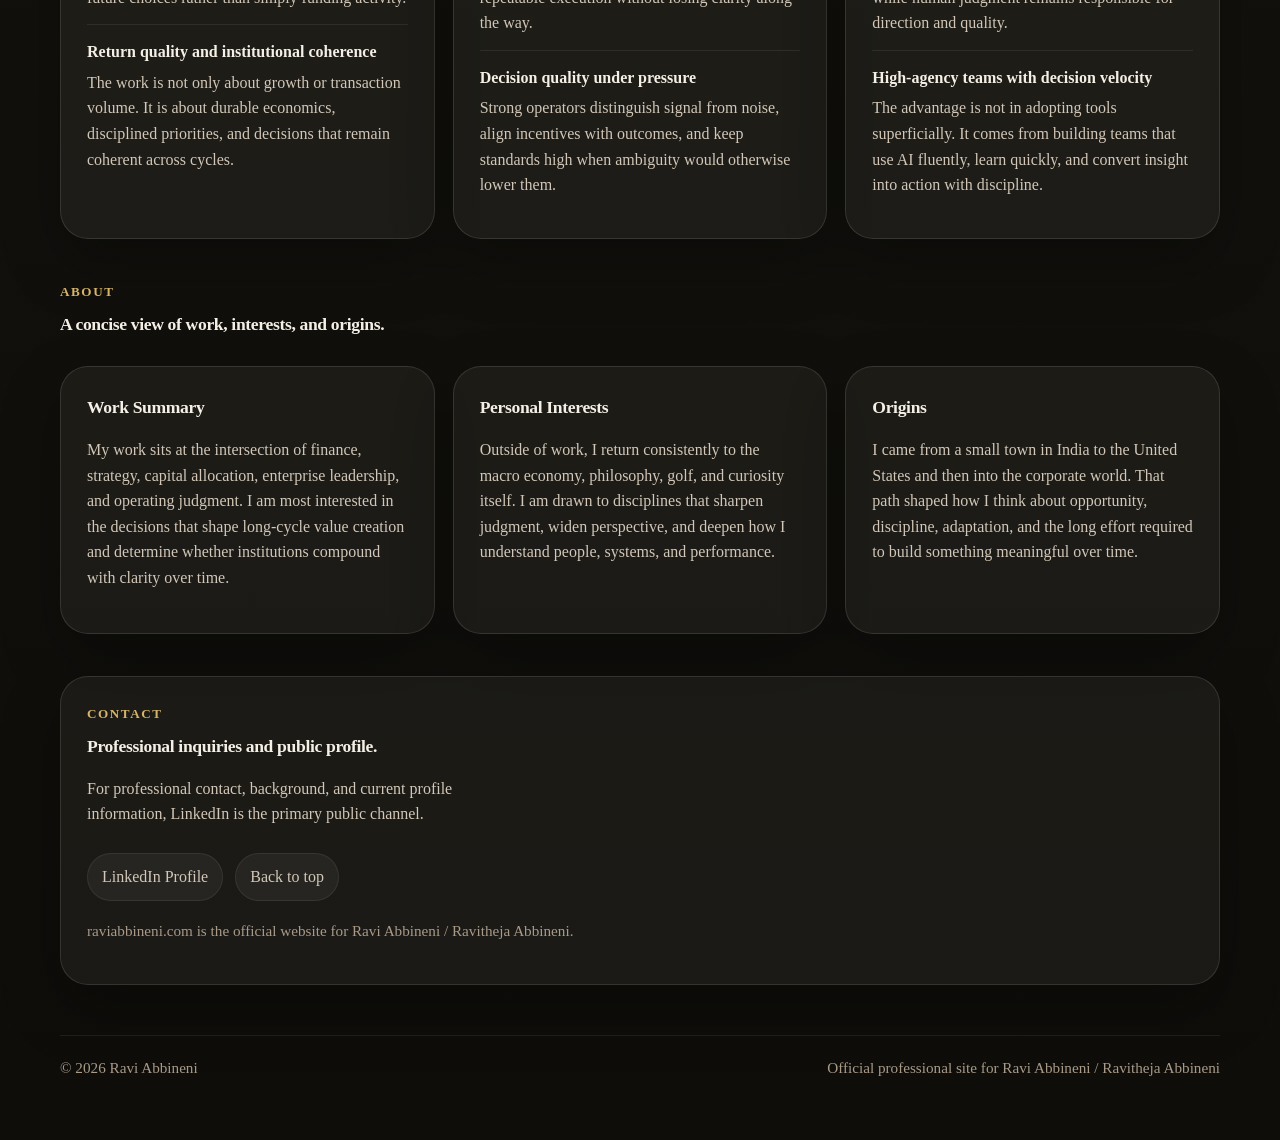
==== commit 973af052: "Add recent activity rail and simplify perspectives headers" ====
--- a/index.html
+++ b/index.html
@@ -81,18 +81,17 @@
           </div>
         </div>
 
-        <aside class="hero-side reveal" aria-label="Current framing">
-          <div class="side-card">
-            <h3>Current lens</h3>
-            <p>
-              The cost of being wrong is higher. Optionality is no longer free. Capital discipline under uncertainty is becoming a real differentiator.
-            </p>
-          </div>
-          <div class="side-card">
-            <h3>Professional profile</h3>
-            <p>
-              Finance, strategy, and operations, approached with clarity, durability, compounding, and long-cycle thinking.
-            </p>
+        <aside class="hero-side reveal" aria-label="Recent activity">
+          <div class="section-kicker">Recent Activity</div>
+          <div class="activity-panel scroll-panel">
+            <ul class="activity-list">
+              <li>
+                <a class="activity-link" href="https://www.linkedin.com/pulse/capital-allocation-different-environment-ravi-abbineni-kfjde/?trackingId=%2FhSqv%2F03QdKpLcZ62bBtWQ%3D%3D" target="_blank" rel="noopener noreferrer">
+                  <span class="activity-type">LinkedIn Article</span>
+                  <span class="activity-title">Capital Allocation in a Different Environment</span>
+                </a>
+              </li>
+            </ul>
           </div>
         </aside>
       </div>
@@ -102,7 +101,6 @@
       <div class="shell grid-2">
         <article class="panel reveal">
           <div class="section-kicker">Business perspectives</div>
-          <h2 class="section-title">Business Perspectives</h2>
           <div class="scroll-panel">
             <ul class="timeline">
               <li>
@@ -139,7 +137,6 @@
 
         <article class="panel reveal">
           <div class="section-kicker">Personal perspectives</div>
-          <h2 class="section-title">Personal Perspectives</h2>
           <div class="scroll-panel">
             <ul class="insight-list">
               <li>
--- a/assets/styles.css
+++ b/assets/styles.css
@@ -312,6 +312,53 @@
     rgba(248, 243, 234, 0.03);
 }
 
+.activity-panel {
+  max-height: 420px;
+  padding-right: 6px;
+}
+
+.activity-list {
+  list-style: none;
+  padding: 0;
+  margin: 0;
+}
+
+.activity-list li + li {
+  margin-top: 14px;
+}
+
+.activity-link {
+  display: block;
+  padding: 18px;
+  border-radius: var(--radius-md);
+  background: rgba(248, 243, 234, 0.04);
+  border: 1px solid rgba(248, 243, 234, 0.08);
+  transition: transform 180ms ease, border-color 180ms ease, background 180ms ease;
+}
+
+.activity-link:hover,
+.activity-link:focus-visible {
+  transform: translateY(-1px);
+  border-color: rgba(239, 226, 190, 0.24);
+  background: rgba(248, 243, 234, 0.06);
+}
+
+.activity-type {
+  display: block;
+  color: var(--faint);
+  font-size: 0.78rem;
+  text-transform: uppercase;
+  letter-spacing: 0.12em;
+  margin-bottom: 8px;
+}
+
+.activity-title {
+  display: block;
+  color: var(--text);
+  font-weight: 600;
+  line-height: 1.4;
+}
+
 .side-card {
   padding: 22px;
   border-radius: var(--radius-md);
